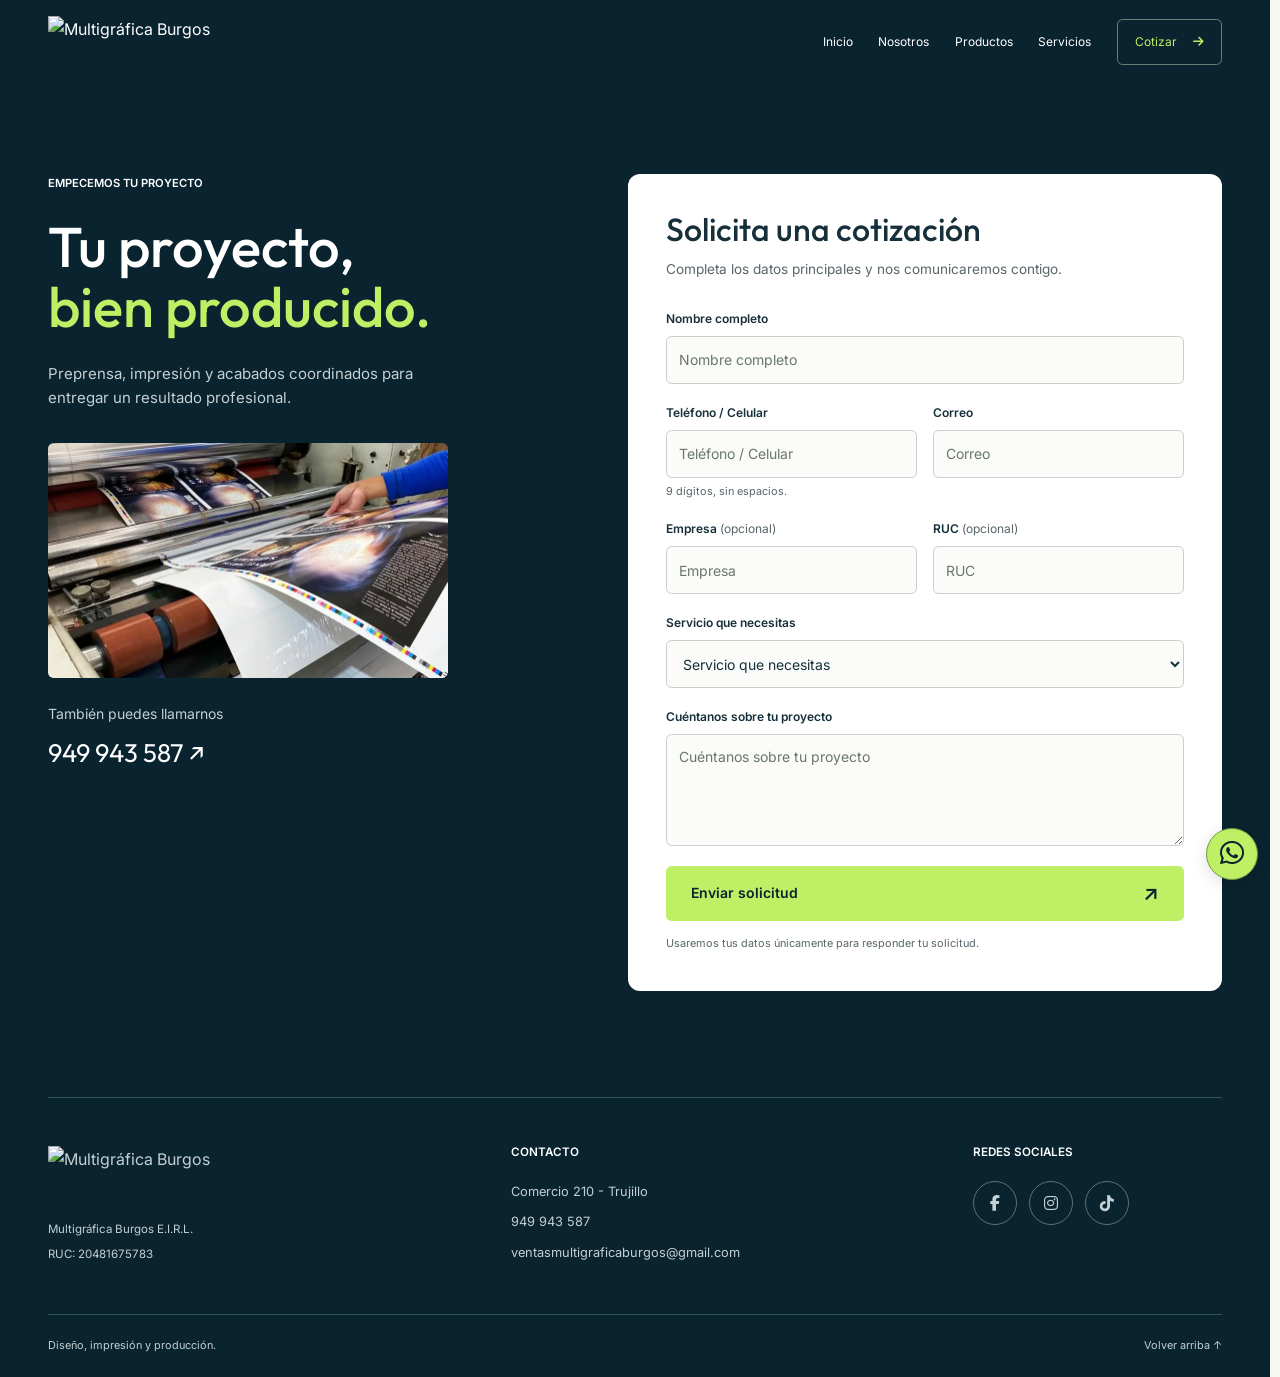
==== cotizacion.html @ 1f74d928 "Actualización de página web" ====
<!DOCTYPE html>
<html lang="es">
<head>
  <meta charset="UTF-8" />
  <meta name="viewport" content="width=device-width, initial-scale=1.0" />
  <title>Solicita una cotización | Multigráfica Burgos</title>

  <!-- SEO -->
  <meta name="description" content="Cuéntanos qué necesitas imprimir. Solicita asesoría y una cotización para tu proyecto gráfico.">
  <meta name="author" content="Multigráfica Burgos E.I.R.L.">
  <meta name="theme-color" content="#0a1f44">

  <link rel="canonical" href="https://www.multigraficaburgos.pe/cotizacion.html">
  <meta property="og:title" content="Solicita una cotización | Multigráfica Burgos">
  <meta property="og:description" content="Cuéntanos qué necesitas imprimir. Solicita asesoría y una cotización para tu proyecto gráfico.">
  <meta property="og:type" content="website">
  <meta property="og:url" content="https://www.multigraficaburgos.pe/cotizacion.html">
  <meta property="og:image" content="https://www.multigraficaburgos.pe/img/hero-poster.webp">
  <!-- Fuentes e íconos -->
  <link rel="preconnect" href="https://fonts.googleapis.com">
  <link rel="preconnect" href="https://fonts.gstatic.com" crossorigin>
  <link href="https://fonts.googleapis.com/css2?family=Inter:wght@300;400;500;600&family=Outfit:wght@300;400;500;600;700;800;900&display=swap" rel="stylesheet">
  <link rel="stylesheet" href="https://cdnjs.cloudflare.com/ajax/libs/font-awesome/6.5.0/css/all.min.css">

  <!-- CSS -->
  <link rel="stylesheet" href="css/style.css?v=20261009-1">
  <link rel="icon" href="img/logo.png" type="image/png" />
</head>
<body data-page="cotizacion">
  <a class="skip-link" href="#contenido">Saltar al contenido</a>
  <header id="navbar" class="site-header">
    <div class="container header-inner">
      <a class="logo" href="index.html" aria-label="Ir al inicio de Multigráfica Burgos"><img src="img/logo.png" width="945" height="238" alt="Multigráfica Burgos"></a>
      <nav id="desktopNav" class="main-nav desktop-nav" aria-label="Navegación principal">
        <ul><li><a href="index.html">Inicio</a></li><li><a href="nosotros.html">Nosotros</a></li><li><a href="productos.html">Productos</a></li><li><a href="servicios.html">Servicios</a></li><li><a href="cotizacion.html" aria-current="page" class="nav-quote">Cotizar <i class="fa-solid fa-arrow-right" aria-hidden="true"></i></a></li></ul>
      </nav>
      <details id="mobileNavigation" class="mobile-navigation">
        <summary class="menu-toggle" id="menuToggle" aria-controls="mainNav"><span></span><span></span><span class="sr-only">Menú principal</span></summary>
        <nav id="mainNav" class="main-nav" aria-label="Navegación principal móvil">
          <ul><li><a href="index.html">Inicio</a></li><li><a href="nosotros.html">Nosotros</a></li><li><a href="productos.html">Productos</a></li><li><a href="servicios.html">Servicios</a></li><li><a href="cotizacion.html" aria-current="page" class="nav-quote">Cotizar <i class="fa-solid fa-arrow-right" aria-hidden="true"></i></a></li></ul>
        </nav>
      </details>
    </div>
  </header>
  <main id="contenido" tabindex="-1">
    <section id="cotizacion" class="section quote-section" aria-labelledby="quote-title">
      <div class="container quote-layout">
        <div class="quote-copy" data-reveal><p class="eyebrow">Empecemos tu proyecto</p><h1 id="quote-title" class="page-title">Tu proyecto,<br><em>bien producido.</em></h1><p>Preprensa, impresión y acabados coordinados para entregar un resultado profesional.</p><figure class="quote-image"><img src="img/optimized/postprensa-800.webp" alt="Acabados de una pieza gráfica impresa" width="800" height="533" loading="lazy" decoding="async" ></figure><a class="text-link" href="tel:+51949943587">También puedes llamarnos <span>949 943 587 <span aria-hidden="true">↗</span></span></a></div>
        <div class="quote-panel"><h2>Solicita una cotización</h2><p id="quoteContext" class="quote-context" role="status" hidden></p><p>Completa los datos principales y nos comunicaremos contigo.</p>
          <form id="formCotizacion" class="quote-form" action="https://formsubmit.co/ventasmultigraficaburgos@gmail.com" method="POST">
              <div class="form-grid">
                <div class="field field-full">
                  <label for="nombre">Nombre completo</label>
                  <input type="text" minlength="3" id="nombre" name="nombre" placeholder="Nombre completo" autocomplete="name" required>
                </div>

                <div class="field">
                  <label for="celular">Teléfono / Celular</label>
                  <input pattern="[0-9]{9}" minlength="9" maxlength="9" aria-describedby="celular-help" type="tel" id="celular" name="celular" placeholder="Teléfono / Celular" autocomplete="tel" inputmode="numeric" required>
                  <small id="celular-help" class="field-help">9 dígitos, sin espacios.</small>
                </div>

                <div class="field">
                  <label for="correo">Correo</label>
                  <input type="email" id="correo" name="correo" placeholder="Correo" autocomplete="email" required>
                </div>

                <div class="field">
                  <label for="empresa">Empresa <span>(opcional)</span></label>
                  <input type="text" id="empresa" name="empresa" placeholder="Empresa" autocomplete="organization">
                </div>

                <div class="field">
                  <label for="ruc">RUC <span>(opcional)</span></label>
                  <input type="text" pattern="[0-9]{11}" maxlength="11" id="ruc" name="ruc" placeholder="RUC" inputmode="numeric">
                </div>

                <div class="field field-full">
                  <label for="servicio">Servicio que necesitas</label>
                  <select id="servicio" name="servicio" required aria-label="Servicio que necesitas">
                    <option value="" selected disabled>Servicio que necesitas</option>
                    <option value="Diseño Gráfico">Diseño Gráfico</option>
                    <option value="Impresión Offset (Gran Volumen)">Impresión Offset (Gran Volumen)</option>
                    <option value="Impresión Offset (Corto Tiraje)">Impresión Offset (Corto Tiraje)</option>
                    <option value="Servicio de Acabados">Servicio de Acabados</option>
                    <option value="Producción Completa">Producción Completa</option>
                  </select>
                </div>

                <div class="field field-full">
                  <label for="mensaje">Cuéntanos sobre tu proyecto</label>
                  <textarea id="mensaje" name="mensaje" rows="4" placeholder="Cuéntanos sobre tu proyecto"></textarea>
                </div>
              </div>

              <input type="hidden" name="_captcha" value="false">
              <input type="hidden" name="_next" value="https://www.multigraficaburgos.pe/gracias.html">

              <p class="form-status" id="formStatus" role="status" aria-live="polite" tabindex="-1"></p>
              <button type="submit" class="button button-primary">Enviar solicitud <span aria-hidden="true">↗</span></button>
              <p class="form-privacy">Usaremos tus datos únicamente para responder tu solicitud.</p>
            </form>
        </div>
      </div>
    </section>
  </main>

  <footer class="site-footer">
    <div class="container footer-inner">
      <div class="footer-brand">
        <a href="index.html" aria-label="Volver al inicio de Multigráfica Burgos">
          <img src="img/logo.png" width="945" height="238" loading="lazy" alt="Multigráfica Burgos">
        </a>
        <p>Multigráfica Burgos E.I.R.L.</p>
        <span>RUC: 20481675783</span>
      </div>

      <div class="footer-contact">
        <h2>Contacto</h2>
        <p>Comercio 210 - Trujillo</p>
        <p><a href="tel:+51949943587">949 943 587</a></p>
        <p><a href="mailto:ventasmultigraficaburgos@gmail.com">ventasmultigraficaburgos@gmail.com</a></p>
      </div>

      <div class="footer-social">
        <h2>Redes sociales</h2>
        <div class="footer-social-links">
          <a href="https://www.facebook.com/multigraficaburgoseirl" target="_blank" rel="noopener" aria-label="Facebook de Multigráfica Burgos"><i class="fa-brands fa-facebook-f" aria-hidden="true"></i></a>
          <a href="https://www.instagram.com/multigraficaburgoseirl/" target="_blank" rel="noopener" aria-label="Instagram de Multigráfica Burgos"><i class="fa-brands fa-instagram" aria-hidden="true"></i></a>
          <a href="https://www.tiktok.com/@multigraficaburgoseirl" target="_blank" rel="noopener" aria-label="TikTok de Multigráfica Burgos"><i class="fa-brands fa-tiktok" aria-hidden="true"></i></a>
        </div>
      </div>
    </div>
    <div class="container footer-bottom"><span>Diseño, impresión y producción.</span><a href="#contenido">Volver arriba ↑</a></div>
  </footer>
  <a
    href="https://wa.me/51903025062?text=Hola%20Multigr%C3%A1fica%20Burgos%2C%20deseo%20solicitar%20una%20cotizaci%C3%B3n"
    class="floating-whatsapp"
    target="_blank"
    rel="noopener"
    aria-label="Escribir por WhatsApp">
    <i class="fa-brands fa-whatsapp" aria-hidden="true"></i>
  </a>

  <script defer src="js/main.js?v=20261008-1"></script>
  <script defer src="js/validacion.js?v=20261008-1"></script>
</body>
</html>
---- css/style.css ----
/* Multigráfica Burgos. Tokens → base → navigation → sections → dialog → responsive.
   Content stays visible without JavaScript; no legacy overrides. */
:root {
  color-scheme: light;
  --azul-mb: #102c3a;
  --azul-profundo: #09232f;
  --verde-mb: #beef65;
  --verde-texto: #37723e;
  --papel: #f6f7f2;
  --blanco: #fff;
  --texto-principal: #162f3a;
  --texto-secundario: #58666a;
  --borde: #dce2db;
  --fuente-titulos: 'Outfit', sans-serif;
  --fuente-texto: 'Inter', sans-serif;
  --space-1: .5rem;
  --space-2: 1rem;
  --space-3: 1.5rem;
  --space-4: 2rem;
  --space-5: 3rem;
  --space-6: 5rem;
  --section-space: clamp(4rem, 7vw, 7rem);
  --radius-sm: .35rem;
  --radius-md: .75rem;
  --radius-lg: 1.25rem;
  --shadow: 0 18px 60px rgb(9 35 47 / .13);
  --header-height: 84px;
  --container: 1280px;
}
/* Base and shared components */
*, *::before, *::after { box-sizing: border-box; }
html { scroll-padding-top: calc(var(--header-height) + 20px); scrollbar-gutter: stable; }
/* Branded native scrollbar; high-contrast mode keeps the system controls. */
html { scrollbar-width: thin; scrollbar-color: var(--verde-mb) var(--azul-profundo); }
@supports not (scrollbar-color: auto) {
  html::-webkit-scrollbar { width: 10px; height: 10px; }
  html::-webkit-scrollbar-track { background: var(--azul-profundo); }
  html::-webkit-scrollbar-thumb { background: var(--verde-mb); border: 2px solid var(--azul-profundo); border-radius: 10px; min-height: 40px; }
  html::-webkit-scrollbar-thumb:hover { background: #ccf68a; }
  html::-webkit-scrollbar-corner { background: var(--azul-profundo); }
}
@media (forced-colors: active) {
  html { scrollbar-width: auto; scrollbar-color: auto; }
  html::-webkit-scrollbar { width: revert; height: revert; }
  html::-webkit-scrollbar-track, html::-webkit-scrollbar-thumb, html::-webkit-scrollbar-corner { background: revert; border: revert; }
}
body { margin: 0; background: var(--papel); color: var(--texto-principal); font-family: var(--fuente-texto); font-size: 1rem; line-height: 1.65; }
h1, h2, h3, p, figure, dl { margin: 0; }
h1, h2, h3 { font-family: var(--fuente-titulos); font-weight: 500; line-height: 1.08; letter-spacing: 0; text-wrap: balance; }
h1 { font-size: 56px; }
h2 { font-size: 44px; }
h3 { font-size: 1.5rem; }
em { font-style: normal; color: var(--verde-texto); }
a { color: inherit; text-decoration: none; }
button, input, select, textarea { font: inherit; }
button, summary { -webkit-tap-highlight-color: transparent; }
button, summary, select { cursor: pointer; }
button { color: inherit; }
button:disabled { cursor: wait; opacity: .65; }
img, video { display: block; max-width: 100%; height: auto; }
::selection { background: var(--verde-mb); color: var(--azul-profundo); }
:focus-visible { outline: 3px solid #218657; outline-offset: 5px; }
[hidden] { display: none !important; }
.container { width: min(calc(100% - 96px), var(--container)); margin-inline: auto; }
.section { padding-block: var(--section-space); }
.section-heading { margin-bottom: var(--space-5); }
.split-heading { display: grid; grid-template-columns: 1.25fr 1fr; gap: var(--space-5); align-items: end; }
.split-heading > p, .split-heading > div > p:not(.eyebrow) { max-width: 450px; color: var(--texto-secundario); }
.split-heading .text-link { margin-top: var(--space-3); justify-self: end; }
.eyebrow { font-size: .7rem; font-weight: 600; text-transform: uppercase; letter-spacing: 0; line-height: 1.7; margin-bottom: var(--space-3); }
.centered { text-align: center; }
.button { display: inline-flex; align-items: center; justify-content: center; gap: var(--space-4); padding: 16px 24px; min-height: 54px; border: 1px solid transparent; border-radius: var(--radius-sm); font-size: .875rem; font-weight: 600; line-height: 1.4; transition: background .2s, transform .2s; }
.button > span { font-size: 1.3rem; line-height: 1; }
.button:hover { transform: translateY(-2px); }
.button-primary { background: var(--verde-mb); color: var(--azul-profundo); }
.button-primary:hover { background: #ccf68a; }
.button-secondary { border-color: var(--borde); background: transparent; }
.button-secondary:hover { background: #e9eee5; }
.text-link { display: inline-flex; align-items: center; gap: var(--space-3); min-height: 44px; font-size: .875rem; font-weight: 600; border-bottom: 1px solid currentColor; }
.text-link > span { transition: transform .2s; }
.text-link:hover > span { transform: translate(2px, -2px); }
.item-number { font-family: var(--fuente-titulos); font-size: .875rem; font-variant-numeric: tabular-nums; color: var(--verde-texto); }
.sr-only { position: absolute; width: 1px; height: 1px; padding: 0; margin: -1px; overflow: hidden; clip-path: inset(50%); white-space: nowrap; border: 0; }
.skip-link { position: fixed; top: 10px; left: 15px; z-index: 300; padding: 12px 20px; background: var(--verde-mb); color: var(--azul-profundo); transform: translateY(-160%); }
.skip-link:focus { transform: none; }
summary { list-style: none; }
summary::-webkit-details-marker { display: none; }
.details-icon { font-family: var(--fuente-texto); font-size: 1.4rem; font-weight: 400; line-height: 1; transition: transform .2s; }
details[open] > summary .details-icon { transform: rotate(45deg); }
/* Navigation. Only this header is sticky. */
.site-header { position: sticky; top: 0; z-index: 100; background: var(--azul-profundo); color: white; transition: box-shadow .2s; }
.site-header.is-scrolled { box-shadow: 0 3px 18px rgb(9 35 47 / .15); }
.header-inner { min-height: var(--header-height); display: flex; align-items: center; justify-content: space-between; gap: var(--space-4); }
.logo { flex-shrink: 0; width: 204px; }
.logo img { width: 100%; }
.main-nav ul { display: flex; align-items: center; gap: clamp(1rem, 2vw, 1.8rem); list-style: none; padding: 0; margin: 0; }
.main-nav a { display: inline-flex; align-items: center; gap: var(--space-2); min-height: 46px; font-size: .75rem; transition: color .2s; }
.main-nav a:hover, .main-nav a[aria-current] { color: var(--verde-mb); }
.main-nav .nav-quote { border: 1px solid #668278; border-radius: var(--radius-sm); padding-inline: 17px; }
.site-header :focus-visible, .site-footer :focus-visible, .services-section :focus-visible, .quote-copy :focus-visible { outline-color: var(--verde-mb); }
.mobile-navigation { display: none; }
.menu-toggle { border: 1px solid #6a7f86; background: transparent; width: 46px; height: 46px; border-radius: var(--radius-sm); padding: 12px; }
.menu-toggle > span:not(.sr-only) { display: block; background: white; height: 2px; margin: 5px 0; transition: transform .2s; }
/* Home: the workshop is the first visual signal. */
.hero { position: relative; isolation: isolate; display: grid; align-items: center; min-height: max(540px, calc(100svh - var(--header-height) - 140px)); padding-block: 64px 100px; color: white; background: var(--azul-profundo); }
.hero::after { content: ''; position: absolute; inset: 0; z-index: -1; background: linear-gradient(180deg, rgb(5 20 28 / .56), rgb(5 20 28 / .73)); }
.hero-image { position: absolute; inset: 0; z-index: -2; width: 100%; height: 100%; object-fit: cover; object-position: center; }
.hero-copy { text-align: center; max-width: 1060px; }
.hero .eyebrow { color: #e2eed8; margin-bottom: 24px; }
.hero h1 { font-size: 72px; font-weight: 600; line-height: 1.08; }
.hero h1 > span { color: var(--verde-mb); }
.hero-description { max-width: 580px; margin: 28px auto 0; color: #edf1ed; font-size: 1.05rem; }
.hero-actions { display: flex; flex-wrap: wrap; justify-content: center; gap: 16px; margin-top: 32px; }
.hero-secondary { border-color: #cad3ce; background: rgb(9 35 47 / .25); color: white; }
.hero-secondary:hover { background: rgb(9 35 47 / .6); }
.hero-scroll { position: absolute; bottom: 22px; left: 50%; transform: translateX(-50%); display: flex; align-items: center; gap: 12px; min-height: 44px; font-size: .8rem; }
.hero-scroll i { transition: transform .25s; }
.hero-scroll:hover i { transform: translateY(4px); }
.hero :focus-visible { outline-color: var(--verde-mb); }
.home-intro { padding-top: 56px; }
.home-intro-grid { display: grid; grid-template-columns: 1fr 1fr; gap: 8%; align-items: center; }
.home-intro-grid > div > p:not(.eyebrow) { max-width: 520px; color: var(--texto-secundario); }
.home-intro-grid .text-link { margin-top: 20px; }
.home-paths { display: grid; grid-template-columns: repeat(3, minmax(0, 1fr)); gap: 32px; margin-top: 72px; }
.home-paths > a { position: relative; border-top: 1px solid var(--borde); padding: 24px 32px 24px 0; }
.home-paths .eyebrow { display: block; margin-bottom: 10px; color: var(--verde-texto); }
.home-paths strong { font: 500 1.3rem/1.3 var(--fuente-titulos); }
.home-paths i { position: absolute; right: 0; top: 28px; transition: transform .25s; }
.home-paths a:hover i { transform: translateX(4px); }
.page-title { font-size: 56px; }
.section-links { display: flex; flex-wrap: wrap; gap: 12px 28px; margin-top: 28px; }
.section-links a { display: inline-flex; align-items: center; gap: 12px; min-height: 44px; border-bottom: 1px solid currentColor; font-size: .8rem; font-weight: 500; }
.section-links i { font-size: .7rem; transition: transform .25s; }
.section-links a:hover i { transform: translateY(3px); }
.next-step { padding-block: 64px; background: var(--azul-mb); color: white; }
.next-step > .container { display: flex; align-items: center; justify-content: space-between; gap: 40px; }
.next-step h2 { max-width: 620px; font-size: 36px; }
.next-step .eyebrow { color: var(--verde-mb); margin-bottom: 14px; }
.next-step .button { flex-shrink: 0; }
.motion-pending { opacity: 0; }
/* About: no hover-only content */
.about-section { background: white; }
.about-story { display: grid; grid-template-columns: 1.05fr 1fr; gap: 8%; align-items: center; }
.about-copy > p:not(.eyebrow) { max-width: 550px; margin-top: 24px; font-size: .96rem; line-height: 1.85; color: var(--texto-secundario); }
.about-purpose { border-left: 2px solid var(--verde-texto); padding-left: 20px; margin-top: 30px; max-width: 490px; }
.about-purpose h2 { font-size: 1.05rem; margin-bottom: 8px; }
.about-purpose p { font-size: .88rem; color: var(--texto-secundario); }
.workshop-photo { min-width: 0; }
.workshop-frame { position: relative; overflow: hidden; aspect-ratio: 1; background: #e5eae3; border-radius: var(--radius-sm); }
.workshop-frame img { position: absolute; top: 50%; left: 50%; width: 133.3333%; max-width: none; height: 100%; transform: translate(-50%, -50%) rotate(90deg); object-fit: cover; }
.workshop-photo figcaption { margin-top: 14px; font-size: .75rem; color: var(--texto-secundario); }
.about-values { margin-top: 100px; padding-top: 56px; border-top: 1px solid var(--borde); }
.values-grid { display: grid; grid-template-columns: repeat(3, minmax(0, 1fr)); gap: 3rem; margin-top: 3.5rem; }
.value-item { border-top: 1px solid var(--borde); padding-top: 1.5rem; }
.value-item .item-number { display: inline-block; margin-bottom: 1.5rem; }
.value-item h3 { margin-bottom: 1rem; font-size: 1.65rem; }
.value-item p { color: var(--texto-secundario); font-size: .9rem; }
.value-item .value-detail { margin-top: .8rem; font-size: .78rem; }
/* Differentials: native details */
.differences-grid { display: grid; grid-template-columns: .85fr 1fr; gap: 9%; align-items: start; }
.detail-photo { margin-top: 2rem; max-width: 380px; }
.detail-photo img { width: 100%; aspect-ratio: 1.65; object-fit: cover; border-radius: var(--radius-sm); }
.detail-photo figcaption { color: var(--texto-secundario); font-size: .72rem; margin-top: .7rem; }
.differences-list { border-top: 1px solid var(--borde); }
.difference { border-bottom: 1px solid var(--borde); }
.difference summary { display: grid; grid-template-columns: 30px 1fr 24px; align-items: center; gap: 1rem; padding-block: 25px; font-family: var(--fuente-titulos); font-size: 1.3rem; line-height: 1.3; }
.difference summary:hover { color: var(--verde-texto); }
.difference-body { padding: 0 20px 28px 46px; color: var(--texto-secundario); font-size: .84rem; }
.difference-body .eyebrow { color: var(--verde-texto); margin-bottom: .8rem; }
.difference-body ul { padding-left: 1rem; margin: 1rem 0 0; }
.difference-body li + li { margin-top: .65rem; }
/* Products: HTML is the source of product information */
.products-section { background: white; }
.products-grid { display: grid; grid-template-columns: repeat(4, minmax(0, 1fr)); gap: 2rem 1.4rem; align-items: start; }
.product-card { min-width: 0; }
.product-filters { display: flex; flex-wrap: wrap; gap: 8px 24px; margin-block: 0 36px; border-bottom: 1px solid var(--borde); }
.product-filters button { min-height: 48px; padding: 10px 0; border: 0; border-bottom: 2px solid transparent; background: transparent; font-size: .85rem; color: var(--texto-secundario); }
.product-filters button[aria-pressed="true"] { border-bottom-color: var(--verde-texto); color: var(--verde-texto); font-weight: 600; }
.product-filters button:hover { color: var(--texto-principal); }
.product-image { display: block; overflow: hidden; background: #f0f2ef; border-radius: var(--radius-sm); }
.product-image img { width: 100%; aspect-ratio: 1.28; object-fit: contain; transition: transform .35s; }
.product-bento-tile:hover .product-image img, .product-bento-tile:focus-visible .product-image img { transform: scale(1.045); }
.product-tile-content { display: flex; justify-content: space-between; align-items: baseline; gap: 10px; margin-top: 13px; }
.product-tile-name { font-family: var(--fuente-titulos); font-size: 1.07rem; font-weight: 500; line-height: 1.3; }
.product-tile-content > span:last-child { flex-shrink: 0; color: var(--verde-texto); }
.product-fallback { padding: 20px 0; }
.product-image-links { display: flex; gap: 12px; flex-wrap: wrap; font-size: .8rem; text-decoration: underline; margin-block: 20px; }
/* Services */
.services-section { background: var(--azul-profundo); color: white; }
.services-section em { color: var(--verde-mb); }
.services-section .eyebrow { color: #b5c9c9; }
.services-grid { display: grid; grid-template-columns: repeat(3, minmax(0, 1fr)); gap: 2.5rem 1.8rem; }
.service-image { overflow: hidden; border-radius: var(--radius-sm); background: #1b3945; }
.service-image img { width: 100%; aspect-ratio: 1.65; object-fit: cover; transition: transform .35s; }
.service-item:hover img { transform: scale(1.035); }
.service-label { display: flex; align-items: center; gap: 14px; padding-top: 18px; }
.service-label .item-number { color: #adc3bb; font-size: .72rem; }
.service-label h3 { font-size: 1.45rem; }
.service-label > span:last-child { margin-left: auto; color: var(--verde-mb); }
/* Processes: all three articles readable before JS enhancement */
.process-layout { display: grid; grid-template-columns: .7fr 1.3fr; gap: 7%; align-items: start; }
.process-tabs { border-top: 1px solid var(--borde); }
.process-tab { display: flex; gap: 20px; padding: 25px 10px; align-items: center; border-bottom: 1px solid var(--borde); transition: background .2s; }
.process-tab:hover, .process-tab[aria-selected="true"] { background: #e6eddc; }
.process-tab strong { display: block; font-family: var(--fuente-titulos); font-size: 1.65rem; font-weight: 500; }
.process-tab small { color: var(--texto-secundario); font-size: .75rem; }
.process-tab > span:last-child { margin-left: auto; }
.process-panel + .process-panel { margin-top: 2rem; }
.processes-enhanced .process-panel { margin-top: 0; }
.process-panel figure { background: white; border-radius: var(--radius-sm); overflow: hidden; }
.process-panel img { width: 100%; aspect-ratio: 1.7; object-fit: cover; }
.process-panel figcaption { padding: 24px 28px; min-height: 132px; }
.process-panel figcaption > span { display: block; font-size: .7rem; font-weight: 600; letter-spacing: 0; text-transform: uppercase; color: var(--verde-texto); margin-bottom: .5rem; }
.process-panel figcaption p { max-width: 520px; font-size: .93rem; }
.production-film { margin-top: 2.5rem; border-top: 1px solid var(--borde); border-bottom: 1px solid var(--borde); }
.production-film summary { display: flex; align-items: center; gap: 14px; padding: 19px 0; font-size: .875rem; }
.production-film .details-icon { margin-left: auto; }
.play-symbol { display: grid; place-items: center; width: 36px; height: 36px; border: 1px solid var(--borde); border-radius: 50%; }
.film-content { padding-block: 0 1.5rem; max-width: 860px; margin: auto; }
.film-content video { width: 100%; aspect-ratio: 16 / 9; background: var(--azul-profundo); }
.caption { font-size: .75rem; color: var(--texto-secundario); margin-top: .5rem; }
/* Sectors and clients */
.sectors-section { background: #e7edde; }
.sectors-layout { display: grid; grid-template-columns: .8fr 1.2fr; gap: 7%; }
.sectors-layout .section-heading { margin-bottom: 0; }
.sectors-layout .text-link { margin-top: 2rem; }
.sectors-list { display: grid; grid-template-columns: repeat(2, minmax(0, 1fr)); gap: 0 2rem; }
.sector-item { display: flex; gap: 15px; border-top: 1px solid #bdcbb5; padding-block: 24px; }
.sector-item .item-number { padding-top: 4px; font-size: .72rem; }
.sector-item p { color: var(--texto-secundario); font-size: .7rem; margin-bottom: .5rem; }
.sector-item h3 { font-size: 1.4rem; line-height: 1.2; letter-spacing: 0; }
.clients-section { background: white; }
.clients-grid { display: grid; grid-template-columns: repeat(6, minmax(0, 1fr)); gap: .5rem 1.3rem; }
.client-logo { display: flex; align-items: center; justify-content: center; min-width: 0; }
.client-logo img { width: 100%; height: auto; aspect-ratio: 16 / 9; object-fit: contain; }
.more-clients { margin-top: 2rem; }
.more-clients > summary { display: flex; width: fit-content; min-height: 44px; margin: auto; gap: 20px; align-items: center; font-size: .85rem; border-bottom: 1px solid var(--borde); }
.more-clients .clients-grid { margin-top: 2rem; }
/* Quotation and validation */
.quote-section { background: var(--azul-profundo); color: white; }
.quote-layout { display: grid; grid-template-columns: .9fr 1.1fr; gap: 8%; align-items: start; }
.quote-copy em { color: var(--verde-mb); }
.quote-copy > p:not(.eyebrow) { max-width: 420px; color: #c4d0d2; margin-top: 1.5rem; font-size: .94rem; }
.quote-image { margin-top: 2rem; max-width: 400px; }
.quote-image img { width: 100%; aspect-ratio: 1.7; object-fit: cover; border-radius: var(--radius-sm); }
.quote-copy .text-link { flex-direction: column; align-items: flex-start; gap: .4rem; margin-top: 1.5rem; border: 0; font-weight: 400; color: #c4d0d2; }
.quote-copy .text-link > span { color: white; font-family: var(--fuente-titulos); font-size: 1.6rem; }
.quote-panel { min-width: 0; background: white; color: var(--texto-principal); border-radius: var(--radius-md); padding: clamp(24px, 3vw, 42px); }
.quote-panel > h2 { font-size: 2rem; }
.quote-panel > p { font-size: .85rem; color: var(--texto-secundario); margin-top: .7rem; }
.quote-panel .quote-context { border-left: 2px solid var(--verde-texto); padding-left: 12px; color: var(--verde-texto); }
.quote-form { margin-top: 1.8rem; }
.form-grid { display: grid; grid-template-columns: repeat(2, minmax(0, 1fr)); gap: 19px 16px; }
.field-full { grid-column: 1 / -1; }
.field { min-width: 0; }
.field label { display: block; font-size: .75rem; font-weight: 600; margin-bottom: 7px; }
.field label span { font-weight: 400; color: var(--texto-secundario); }
.field input, .field select, .field textarea { display: block; width: 100%; border: 1px solid #c7d1c9; background: #fbfcf9; border-radius: var(--radius-sm); min-height: 48px; padding: 11px 12px; color: var(--texto-principal); font-size: .875rem; line-height: 1.5; }
.field textarea { resize: vertical; min-height: 112px; }
.field input::placeholder, .field textarea::placeholder { color: #68766f; opacity: 1; }
.field input:focus, .field select:focus, .field textarea:focus { border-color: var(--verde-texto); outline: 2px solid #36743f; outline-offset: 2px; }
.field-help { display: block; font-size: .68rem; color: var(--texto-secundario); margin-top: 5px; }
.field .error { border-color: #b52c38; }
.error-text { display: block; font-size: .75rem; color: #b02635; line-height: 1.5; margin-top: 6px; }
.form-status { font-size: .8rem; line-height: 1.5; }
.form-status:not(:empty) { padding: 12px; margin-top: 20px; background: #f2f5ed; border-left: 3px solid var(--verde-texto); }
.quote-form > .button { width: 100%; justify-content: space-between; margin-top: 20px; }
.form-privacy { margin-top: 14px; color: var(--texto-secundario); font-size: .68rem; }
/* Footer and confirmation */
.site-footer { background: var(--azul-profundo); color: #c4d0d2; padding-block: 1rem 0; }
.footer-inner { display: grid; grid-template-columns: 1fr 1fr .6fr; gap: 3rem; padding-block: 3rem; border-top: 1px solid #34505a; }
.footer-brand img { width: 220px; margin-bottom: 1.2rem; }
.footer-brand p, .footer-brand > span { font-size: .72rem; }
.site-footer h2 { font-family: var(--fuente-texto); font-size: .73rem; font-weight: 600; letter-spacing: 0; margin-bottom: 1.4rem; text-transform: uppercase; color: white; }
.footer-contact p { font-size: .8rem; margin-top: .6rem; overflow-wrap: anywhere; }
.footer-social-links { display: flex; gap: 12px; }
.footer-social-links a { display: grid; width: 44px; height: 44px; place-items: center; border: 1px solid #58717a; border-radius: 50%; }
.footer-social-links a:hover { color: var(--verde-mb); }
.footer-bottom { display: flex; justify-content: space-between; gap: 1rem; border-top: 1px solid #34505a; padding-block: 1.4rem; font-size: .68rem; }
.floating-whatsapp { position: fixed; right: 22px; bottom: 20px; z-index: 80; width: 52px; height: 52px; display: grid; place-items: center; background: var(--verde-mb); color: var(--azul-profundo); border: 1px solid #72993e; border-radius: 50%; font-size: 1.7rem; box-shadow: 0 4px 16px rgb(0 0 0 / .12); transition: transform .2s; }
.floating-whatsapp:hover { transform: translateY(-3px); }
.thanks-page { background: var(--papel); }
.thanks-main { min-height: 100svh; display: grid; place-items: center; padding: 40px 24px; }
.thanks-card { width: min(100%, 720px); text-align: center; }
.thanks-brand { display: flex; justify-content: center; background: var(--azul-profundo); border-radius: var(--radius-sm); width: fit-content; margin: 0 auto 2rem; padding: 20px 26px; }
.thanks-logo { width: 230px; }
.thanks-card .eyebrow { margin-bottom: 1rem; }
.thanks-symbol { display: grid; place-items: center; width: 48px; height: 48px; border-radius: 50%; background: var(--verde-mb); margin: 0 auto 1.5rem; }
.thanks-card h1 { font-size: 56px; }
.thanks-card > p { max-width: 560px; color: var(--texto-secundario); margin: 1.5rem auto 0; font-size: .94rem; }
.thanks-card .thanks-next { font-size: .82rem; }
.thanks-actions { display: flex; flex-wrap: wrap; justify-content: center; gap: 1rem; margin-top: 2rem; }
/* Native dialog: top layer and inert background; JS also contains keyboard focus. */
.product-modal { width: min(1120px, calc(100% - 48px)); max-height: calc(100dvh - 48px); padding: 0; border: 0; border-radius: var(--radius-md); color: var(--texto-principal); background: white; box-shadow: var(--shadow); overflow: auto; }
.product-modal::backdrop { background: rgb(5 22 31 / .8); }
.product-modal-panel { display: grid; grid-template-columns: 1.15fr 1fr; }
.modal-close-form { position: absolute; top: 14px; right: 14px; z-index: 2; }
.icon-button { display: inline-grid; place-items: center; width: 44px; height: 44px; border: 1px solid var(--borde); background: white; border-radius: 50%; font-size: 1.3rem; line-height: 1; }
.icon-button:hover { background: #eef3e7; }
.product-carousel { background: var(--papel); padding: 30px 24px; align-self: stretch; display: flex; flex-direction: column; justify-content: center; }
.product-carousel-stage { overflow: hidden; }
.product-carousel-stage img { width: 100%; aspect-ratio: 1.3; object-fit: contain; }
.carousel-controls { display: flex; align-items: center; justify-content: space-between; gap: 15px; margin-top: 16px; }
.carousel-controls p { font-size: .75rem; color: var(--texto-secundario); }
.product-carousel-dots { display: flex; justify-content: center; gap: 4px; margin-top: 8px; }
.product-carousel-dot { display: grid; place-items: center; width: 36px; height: 36px; border: 0; background: none; }
.product-carousel-dot::before { content: ''; width: 7px; height: 7px; border-radius: 50%; background: #b5c0b7; }
.product-carousel-dot[aria-current="true"]::before { background: var(--verde-texto); }
.product-modal-info { padding: 54px 36px 36px; }
.product-modal-info .eyebrow { margin-bottom: 12px; }
.product-modal-info h2 { font-size: 2.2rem; margin-bottom: 24px; }
.product-detail-list > div + div { margin-top: 20px; }
.product-detail-list dt { font-size: .68rem; letter-spacing: 0; text-transform: uppercase; font-weight: 600; margin-bottom: 5px; color: var(--verde-texto); }
.product-detail-list dd { margin: 0; color: var(--texto-secundario); font-size: .85rem; line-height: 1.6; }
.product-modal-info .button { margin-top: 28px; width: 100%; gap: 1rem; }
body.modal-open { overflow: hidden; }
/* Responsive */
@media (max-width: 1100px) {
  .container { width: min(calc(100% - 64px), var(--container)); }
  .main-nav ul { gap: 15px; }
  .logo { width: 175px; }
  .main-nav a { font-size: .7rem; }




  .products-grid { gap: 1.8rem 1rem; }
  .quote-layout { gap: 5%; }
}
@media (max-width: 960px) {
  h1, .page-title { font-size: 48px; }
  h2 { font-size: 38px; }
  .hero h1 { font-size: 56px; }
  .about-story { grid-template-columns: 1fr; gap: 48px; }
  .workshop-photo { width: min(100%, 560px); }
  .about-copy > p:not(.eyebrow) { max-width: 650px; }
  .about-values { margin-top: 72px; }
  .next-step > .container { align-items: flex-start; flex-direction: column; gap: 28px; }
  :root { --header-height: 74px; }
  .desktop-nav { display: none; }
  .mobile-navigation { display: block; }
  .mobile-navigation .main-nav { position: absolute; top: 100%; left: 0; width: 100%; padding: 14px 32px 24px; background: var(--azul-profundo); border-top: 1px solid #34505a; max-height: calc(100dvh - var(--header-height)); overflow-y: auto; }
  .mobile-navigation .main-nav ul { display: grid; gap: 0; }
  .mobile-navigation .main-nav a { display: flex; justify-content: space-between; padding: 12px 0; font-size: 1rem; min-height: 52px; }
  .mobile-navigation .main-nav .nav-quote { padding-inline: 14px; margin-top: 10px; }
  .mobile-navigation[open] .menu-toggle > span:nth-child(1) { transform: translateY(3.5px) rotate(45deg); }
  .mobile-navigation[open] .menu-toggle > span:nth-child(2) { transform: translateY(-3.5px) rotate(-45deg); }
  .split-heading { gap: 2rem; }
  .values-grid { gap: 2rem; }


  .products-grid { grid-template-columns: repeat(2, minmax(0, 1fr)); }
  .services-grid { grid-template-columns: repeat(2, minmax(0, 1fr)); gap: 2rem 1.2rem; }
  .sectors-layout { grid-template-columns: 1fr; gap: 2.5rem; }
  .clients-grid { grid-template-columns: repeat(4, minmax(0, 1fr)); }
  .quote-layout { grid-template-columns: .8fr 1.2fr; gap: 4%; }
  .quote-panel { padding: 25px; }
  .form-grid { grid-template-columns: 1fr; }
  .footer-inner { gap: 2rem; grid-template-columns: 1fr 1.2fr; }
  .footer-social { grid-column: 2; }
}
@media (max-width: 760px) {
  h1, .page-title { font-size: 40px; }
  h2 { font-size: 32px; }
  .hero { min-height: max(580px, calc(100svh - var(--header-height) - 136px)); padding-block: 64px 100px; }
  .hero h1 { font-size: 42px; }
  .hero-description { font-size: 1rem; }
  .hero-actions { flex-direction: column; align-items: center; }
  .hero-actions .button { width: min(100%, 290px); }
  .home-intro-grid { grid-template-columns: 1fr; gap: 28px; }
  .home-intro { padding-top: 48px; }
  .home-paths { grid-template-columns: 1fr; gap: 0; margin-top: 40px; }
  .about-story { gap: 40px; }
  .about-values { margin-top: 64px; padding-top: 40px; }
  .next-step { padding-block: 48px; }
  .next-step h2 { font-size: 30px; }
  .product-filters { gap: 0 20px; }
  .modal-close-form { position: sticky; top: 12px; margin: 0 12px -44px auto; width: 44px; height: 44px; }
  .thanks-card h1 { font-size: 40px; }
  .container { width: calc(100% - 40px); }















  .split-heading { grid-template-columns: 1fr; gap: 1.5rem; }
  .split-heading .text-link { justify-self: start; }
  .section-heading { margin-bottom: 2rem; }
  .values-grid { grid-template-columns: 1fr; gap: 1.7rem; margin-top: 2rem; }
  .value-item { display: grid; grid-template-columns: 35px 1fr; column-gap: 12px; padding-top: 1.4rem; }
  .value-item .item-number { margin: 0; padding-top: 5px; }
  .value-item p { grid-column: 2; }
  .value-item h3 { margin-bottom: .7rem; }
  .differences-grid { grid-template-columns: 1fr; gap: 2rem; }
  .differences-intro { display: grid; grid-template-columns: 1fr 1fr; gap: 0 1.4rem; align-items: start; }
  .differences-intro .eyebrow { grid-column: 1 / -1; }
  .differences-intro h2 { font-size: 36px; }
  .detail-photo { margin-top: 0; }
  .detail-photo img { aspect-ratio: 1; }
  .detail-photo figcaption { font-size: .65rem; }
  .difference summary { font-size: 1.2rem; padding-block: 20px; }
  .difference-body { padding-left: 46px; }
  .products-grid { grid-template-columns: repeat(2, minmax(0, 1fr)); gap: 1.8rem 14px; }
  .product-tile-name { font-size: 1rem; }
  .product-image img { aspect-ratio: 1.15; }
  .services-grid { grid-template-columns: repeat(2, minmax(0, 1fr)); gap: 1.8rem 14px; }
  .service-image img { aspect-ratio: 1.3; }
  .service-label { gap: 8px; padding-top: 12px; }
  .service-label .item-number { display: none; }
  .service-label h3 { font-size: 1.2rem; }
  .process-layout { grid-template-columns: 1fr; gap: 1.5rem; }
  .process-tabs { display: grid; grid-template-columns: repeat(3, minmax(0, 1fr)); border-top: 0; }
  .process-tab { display: block; padding: 14px 10px; border: 1px solid var(--borde); }
  .process-tab + .process-tab { border-left: 0; }
  .process-tab .item-number { display: block; margin-bottom: 8px; }
  .process-tab strong { font-size: 1.05rem; }
  .process-tab small, .process-tab > span:last-child { display: none; }
  .process-panel figcaption { min-height: 140px; padding: 22px; }
  .sectors-list { gap: 0 20px; }
  .sector-item { gap: 9px; padding-block: 20px; }
  .sector-item h3 { font-size: 1.2rem; }
  .sector-item .item-number { display: none; }
  .clients-grid { grid-template-columns: repeat(3, minmax(0, 1fr)); gap: 8px; }
  .quote-layout { grid-template-columns: 1fr; gap: 2.5rem; }
  .quote-copy { display: grid; grid-template-columns: 1fr 1fr; gap: 0 20px; }
  .quote-copy .eyebrow, .quote-copy h1, .quote-copy > p { grid-column: 1 / -1; }
  .quote-image { margin-top: 1.5rem; }
  .quote-image img { aspect-ratio: 1.2; }
  .quote-copy .text-link { justify-content: center; font-size: .75rem; }
  .quote-copy .text-link > span { font-size: 1.15rem; }
  .form-grid { grid-template-columns: repeat(2, minmax(0, 1fr)); }
  .footer-inner { grid-template-columns: 1fr; gap: 2.5rem; }
  .footer-social { grid-column: auto; }
  .footer-bottom { padding-right: 50px; }
  .floating-whatsapp { width: 48px; height: 48px; right: 14px; bottom: 14px; }
  .product-modal { width: calc(100% - 24px); max-height: calc(100dvh - 24px); }
  .product-modal-panel { grid-template-columns: 1fr; }
  .product-carousel { padding: 42px 18px 12px; }
  .product-carousel-stage img { aspect-ratio: 1.7; max-height: 30dvh; }
  .carousel-controls { margin-top: 10px; }
  .product-carousel-dots { margin-top: 0; }
  .product-modal-info { padding: 22px; }
  .product-modal-info h2 { font-size: 1.8rem; }
  .product-detail-list > div + div { margin-top: 15px; }
}
@media (max-width: 520px) {
  .products-grid, .services-grid { grid-template-columns: 1fr; }
  .product-image img { aspect-ratio: 1.28; }
  .service-image img { aspect-ratio: 1.65; }
}
@media (max-width: 420px) {





  .differences-intro { display: block; }
  .differences-intro h2 { font-size: 2.35rem; }
  .detail-photo { margin-top: 1.6rem; }
  .detail-photo img { aspect-ratio: 1.85; }
  .quote-panel { padding: 24px 20px; }
  .form-grid { grid-template-columns: 1fr; gap: 18px; }
  .field input, .field select, .field textarea { font-size: 1rem; }
  .thanks-actions { flex-direction: column; }
}
@media (prefers-reduced-motion: no-preference) { html { scroll-behavior: smooth; } }
@media (prefers-reduced-motion: reduce) {
  .motion-pending { opacity: 1; }
  *, *::before, *::after { scroll-behavior: auto !important; animation: none !important; transition: none !important; }
}
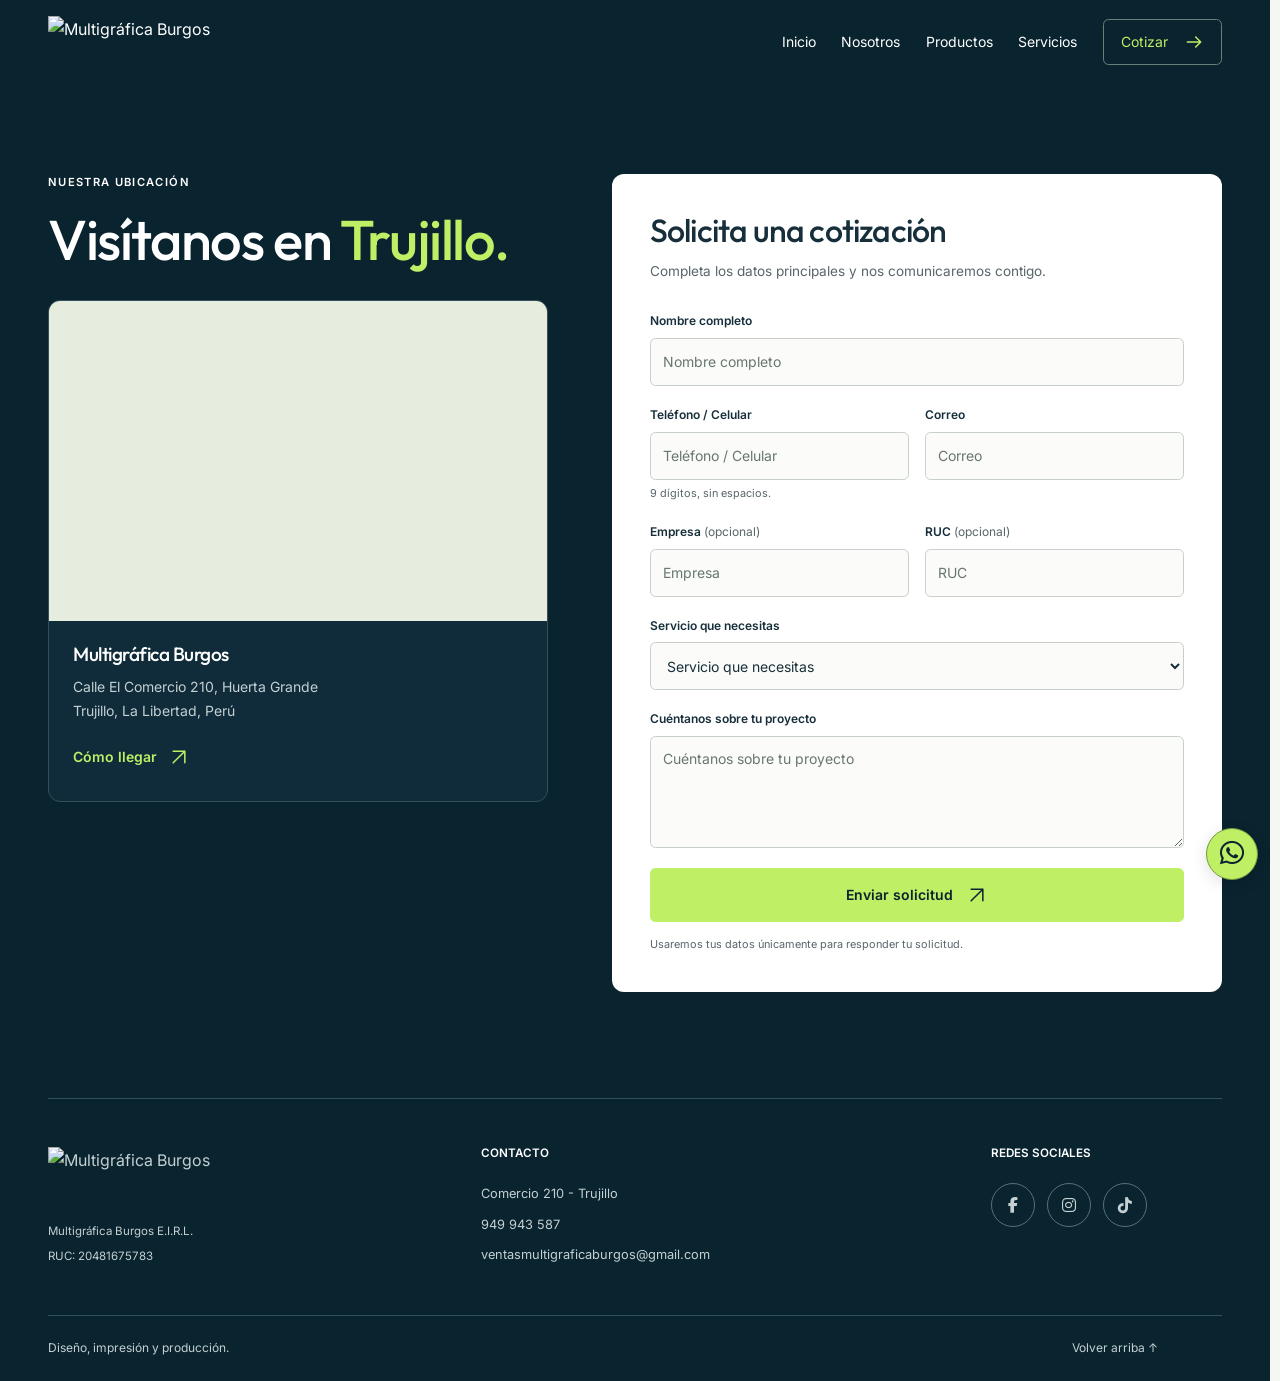
==== commit 5f3cad9d: "ActualizaciónPaginaWeb" ====
--- a/cotizacion.html
+++ b/cotizacion.html
@@ -23,7 +23,7 @@
   <link rel="stylesheet" href="https://cdnjs.cloudflare.com/ajax/libs/font-awesome/6.5.0/css/all.min.css">
 
   <!-- CSS -->
-  <link rel="stylesheet" href="css/style.css?v=20261009-1">
+  <link rel="stylesheet" href="css/style.css?v=20261105-12">
   <link rel="icon" href="img/logo.png" type="image/png" />
 </head>
 <body data-page="cotizacion">
@@ -32,12 +32,12 @@
     <div class="container header-inner">
       <a class="logo" href="index.html" aria-label="Ir al inicio de Multigráfica Burgos"><img src="img/logo.png" width="945" height="238" alt="Multigráfica Burgos"></a>
       <nav id="desktopNav" class="main-nav desktop-nav" aria-label="Navegación principal">
-        <ul><li><a href="index.html">Inicio</a></li><li><a href="nosotros.html">Nosotros</a></li><li><a href="productos.html">Productos</a></li><li><a href="servicios.html">Servicios</a></li><li><a href="cotizacion.html" aria-current="page" class="nav-quote">Cotizar <i class="fa-solid fa-arrow-right" aria-hidden="true"></i></a></li></ul>
+        <ul><li><a href="index.html">Inicio</a></li><li><a href="nosotros.html">Nosotros</a></li><li><a href="productos.html">Productos</a></li><li><a href="servicios.html">Servicios</a></li><li><a href="cotizacion.html" aria-current="page" class="nav-quote">Cotizar <svg class="ui-icon" viewBox="0 0 24 24" fill="none" stroke="currentColor" stroke-width="1.8" stroke-linecap="round" stroke-linejoin="round" aria-hidden="true" focusable="false"><path d="M4 12h16m-6-6 6 6-6 6"/></svg></a></li></ul>
       </nav>
       <details id="mobileNavigation" class="mobile-navigation">
         <summary class="menu-toggle" id="menuToggle" aria-controls="mainNav"><span></span><span></span><span class="sr-only">Menú principal</span></summary>
         <nav id="mainNav" class="main-nav" aria-label="Navegación principal móvil">
-          <ul><li><a href="index.html">Inicio</a></li><li><a href="nosotros.html">Nosotros</a></li><li><a href="productos.html">Productos</a></li><li><a href="servicios.html">Servicios</a></li><li><a href="cotizacion.html" aria-current="page" class="nav-quote">Cotizar <i class="fa-solid fa-arrow-right" aria-hidden="true"></i></a></li></ul>
+          <ul><li><a href="index.html">Inicio</a></li><li><a href="nosotros.html">Nosotros</a></li><li><a href="productos.html">Productos</a></li><li><a href="servicios.html">Servicios</a></li><li><a href="cotizacion.html" aria-current="page" class="nav-quote">Cotizar <svg class="ui-icon" viewBox="0 0 24 24" fill="none" stroke="currentColor" stroke-width="1.8" stroke-linecap="round" stroke-linejoin="round" aria-hidden="true" focusable="false"><path d="M4 12h16m-6-6 6 6-6 6"/></svg></a></li></ul>
         </nav>
       </details>
     </div>
@@ -45,7 +45,16 @@
   <main id="contenido" tabindex="-1">
     <section id="cotizacion" class="section quote-section" aria-labelledby="quote-title">
       <div class="container quote-layout">
-        <div class="quote-copy" data-reveal><p class="eyebrow">Empecemos tu proyecto</p><h1 id="quote-title" class="page-title">Tu proyecto,<br><em>bien producido.</em></h1><p>Preprensa, impresión y acabados coordinados para entregar un resultado profesional.</p><figure class="quote-image"><img src="img/optimized/postprensa-800.webp" alt="Acabados de una pieza gráfica impresa" width="800" height="533" loading="lazy" decoding="async" ></figure><a class="text-link" href="tel:+51949943587">También puedes llamarnos <span>949 943 587 <span aria-hidden="true">↗</span></span></a></div>
+        <div class="quote-copy" data-reveal>
+          <p class="eyebrow">Nuestra ubicación</p>
+          <h1 id="quote-title" class="page-title">Visítanos en <em>Trujillo.</em></h1>
+
+          <div class="quote-location">
+            <iframe class="location-map" src="https://maps.google.com/maps?q=Calle%20El%20Comercio%20210%2C%20Huerta%20Grande%2C%20Trujillo%2C%20Per%C3%BA&amp;z=16&amp;output=embed" title="Mapa de ubicación: Calle El Comercio 210, Huerta Grande, Trujillo" width="600" height="340" loading="lazy" referrerpolicy="strict-origin-when-cross-origin" allowfullscreen></iframe>
+            <div class="location-details"><h2>Multigráfica Burgos</h2><address>Calle El Comercio 210, Huerta Grande<br>Trujillo, La Libertad, Perú</address><a class="map-directions" href="https://www.google.com/maps/dir/?api=1&amp;destination=Calle%20El%20Comercio%20210%2C%20Huerta%20Grande%2C%20Trujillo%2C%20Per%C3%BA" target="_blank" rel="noopener">Cómo llegar <svg class="ui-icon" viewBox="0 0 24 24" fill="none" stroke="currentColor" stroke-width="1.8" stroke-linecap="round" stroke-linejoin="round" aria-hidden="true" focusable="false"><path d="M5 19 19 5M5 5h14v14"/></svg></a></div>
+          </div>
+
+        </div>
         <div class="quote-panel"><h2>Solicita una cotización</h2><p id="quoteContext" class="quote-context" role="status" hidden></p><p>Completa los datos principales y nos comunicaremos contigo.</p>
           <form id="formCotizacion" class="quote-form" action="https://formsubmit.co/ventasmultigraficaburgos@gmail.com" method="POST">
               <div class="form-grid">
@@ -97,7 +106,7 @@
               <input type="hidden" name="_next" value="https://www.multigraficaburgos.pe/gracias.html">
 
               <p class="form-status" id="formStatus" role="status" aria-live="polite" tabindex="-1"></p>
-              <button type="submit" class="button button-primary">Enviar solicitud <span aria-hidden="true">↗</span></button>
+              <button type="submit" class="button button-primary">Enviar solicitud <svg class="ui-icon" viewBox="0 0 24 24" fill="none" stroke="currentColor" stroke-width="1.8" stroke-linecap="round" stroke-linejoin="round" aria-hidden="true" focusable="false"><path d="M5 19 19 5M5 5h14v14"/></svg></button>
               <p class="form-privacy">Usaremos tus datos únicamente para responder tu solicitud.</p>
             </form>
         </div>
@@ -142,7 +151,7 @@
     <i class="fa-brands fa-whatsapp" aria-hidden="true"></i>
   </a>
 
-  <script defer src="js/main.js?v=20261008-1"></script>
+  <script defer src="js/main.js?v=20261105-11"></script>
   <script defer src="js/validacion.js?v=20261008-1"></script>
 </body>
 </html>
--- a/css/style.css
+++ b/css/style.css
@@ -25,7 +25,7 @@
   --radius-lg: 1.25rem;
   --shadow: 0 18px 60px rgb(9 35 47 / .13);
   --header-height: 84px;
-  --container: 1280px;
+  --container: 1200px;
 }
 /* Base and shared components */
 *, *::before, *::after { box-sizing: border-box; }
@@ -46,9 +46,9 @@
 }
 body { margin: 0; background: var(--papel); color: var(--texto-principal); font-family: var(--fuente-texto); font-size: 1rem; line-height: 1.65; }
 h1, h2, h3, p, figure, dl { margin: 0; }
-h1, h2, h3 { font-family: var(--fuente-titulos); font-weight: 500; line-height: 1.08; letter-spacing: 0; text-wrap: balance; }
-h1 { font-size: 56px; }
-h2 { font-size: 44px; }
+h1, h2, h3 { font-family: var(--fuente-titulos); font-weight: 500; line-height: 1.15; letter-spacing: -.025em; text-wrap: balance; }
+h1 { font-size: clamp(2.25rem, 4.4vw, 3.5rem); }
+h2 { font-size: clamp(1.85rem, 3.5vw, 2.75rem); }
 h3 { font-size: 1.5rem; }
 em { font-style: normal; color: var(--verde-texto); }
 a { color: inherit; text-decoration: none; }
@@ -63,29 +63,32 @@
 [hidden] { display: none !important; }
 .container { width: min(calc(100% - 96px), var(--container)); margin-inline: auto; }
 .section { padding-block: var(--section-space); }
-.section-heading { margin-bottom: var(--space-5); }
-.split-heading { display: grid; grid-template-columns: 1.25fr 1fr; gap: var(--space-5); align-items: end; }
-.split-heading > p, .split-heading > div > p:not(.eyebrow) { max-width: 450px; color: var(--texto-secundario); }
-.split-heading .text-link { margin-top: var(--space-3); justify-self: end; }
-.eyebrow { font-size: .7rem; font-weight: 600; text-transform: uppercase; letter-spacing: 0; line-height: 1.7; margin-bottom: var(--space-3); }
+.section-heading { margin-bottom: clamp(2rem, 4vw, 3.5rem); }
+.section-heading.centered { max-width: 760px; margin-inline: auto; }
+.section-heading.centered h1, .section-heading.centered h2 { max-width: 720px; margin-inline: auto; }
+.catalogue-heading { display: flex; flex-direction: column; align-items: center; gap: 1.25rem; text-align: center; }
+.catalogue-heading > p, .catalogue-heading > div > p:not(.eyebrow) { max-width: 450px; color: var(--texto-secundario); }
+.catalogue-heading .text-link { margin-top: 1rem; }
+.catalogue-heading > .text-link { margin-top: 0; }
+.eyebrow { font-size: .7rem; font-weight: 600; text-transform: uppercase; letter-spacing: .12em; line-height: 1.6; margin-bottom: 1rem; }
 .centered { text-align: center; }
-.button { display: inline-flex; align-items: center; justify-content: center; gap: var(--space-4); padding: 16px 24px; min-height: 54px; border: 1px solid transparent; border-radius: var(--radius-sm); font-size: .875rem; font-weight: 600; line-height: 1.4; transition: background .2s, transform .2s; }
-.button > span { font-size: 1.3rem; line-height: 1; }
+.button { display: inline-flex; align-items: center; justify-content: center; gap: 14px; padding: 16px 24px; min-height: 54px; border: 1px solid transparent; border-radius: var(--radius-sm); font-size: .875rem; font-weight: 600; line-height: 1.4; transition: background .2s, transform .2s; }
+.ui-icon { display: inline-block; width: 20px; height: 20px; flex: 0 0 20px; vertical-align: middle; }
+.button .ui-icon, .text-link .ui-icon { transition: transform .2s; }
 .button:hover { transform: translateY(-2px); }
 .button-primary { background: var(--verde-mb); color: var(--azul-profundo); }
 .button-primary:hover { background: #ccf68a; }
 .button-secondary { border-color: var(--borde); background: transparent; }
 .button-secondary:hover { background: #e9eee5; }
 .text-link { display: inline-flex; align-items: center; gap: var(--space-3); min-height: 44px; font-size: .875rem; font-weight: 600; border-bottom: 1px solid currentColor; }
-.text-link > span { transition: transform .2s; }
-.text-link:hover > span { transform: translate(2px, -2px); }
+.text-link:hover > .ui-icon { transform: translate(2px, -2px); }
 .item-number { font-family: var(--fuente-titulos); font-size: .875rem; font-variant-numeric: tabular-nums; color: var(--verde-texto); }
 .sr-only { position: absolute; width: 1px; height: 1px; padding: 0; margin: -1px; overflow: hidden; clip-path: inset(50%); white-space: nowrap; border: 0; }
 .skip-link { position: fixed; top: 10px; left: 15px; z-index: 300; padding: 12px 20px; background: var(--verde-mb); color: var(--azul-profundo); transform: translateY(-160%); }
 .skip-link:focus { transform: none; }
 summary { list-style: none; }
 summary::-webkit-details-marker { display: none; }
-.details-icon { font-family: var(--fuente-texto); font-size: 1.4rem; font-weight: 400; line-height: 1; transition: transform .2s; }
+.details-icon { display: inline-grid; place-items: center; width: 28px; height: 28px; flex: 0 0 28px; font-family: var(--fuente-texto); font-size: 1.4rem; font-weight: 400; line-height: 1; transition: transform .2s; }
 details[open] > summary .details-icon { transform: rotate(45deg); }
 /* Navigation. Only this header is sticky. */
 .site-header { position: sticky; top: 0; z-index: 100; background: var(--azul-profundo); color: white; transition: box-shadow .2s; }
@@ -94,7 +97,7 @@
 .logo { flex-shrink: 0; width: 204px; }
 .logo img { width: 100%; }
 .main-nav ul { display: flex; align-items: center; gap: clamp(1rem, 2vw, 1.8rem); list-style: none; padding: 0; margin: 0; }
-.main-nav a { display: inline-flex; align-items: center; gap: var(--space-2); min-height: 46px; font-size: .75rem; transition: color .2s; }
+.main-nav a { display: inline-flex; align-items: center; gap: var(--space-2); min-height: 46px; font-size: .875rem; transition: color .2s; }
 .main-nav a:hover, .main-nav a[aria-current] { color: var(--verde-mb); }
 .main-nav .nav-quote { border: 1px solid #668278; border-radius: var(--radius-sm); padding-inline: 17px; }
 .site-header :focus-visible, .site-footer :focus-visible, .services-section :focus-visible, .quote-copy :focus-visible { outline-color: var(--verde-mb); }
@@ -103,35 +106,38 @@
 .menu-toggle > span:not(.sr-only) { display: block; background: white; height: 2px; margin: 5px 0; transition: transform .2s; }
 /* Home: the workshop is the first visual signal. */
 .hero { position: relative; isolation: isolate; display: grid; align-items: center; min-height: max(540px, calc(100svh - var(--header-height) - 140px)); padding-block: 64px 100px; color: white; background: var(--azul-profundo); }
-.hero::after { content: ''; position: absolute; inset: 0; z-index: -1; background: linear-gradient(180deg, rgb(5 20 28 / .56), rgb(5 20 28 / .73)); }
-.hero-image { position: absolute; inset: 0; z-index: -2; width: 100%; height: 100%; object-fit: cover; object-position: center; }
+.hero::after { content: ''; position: absolute; inset: 0; z-index: -1; background: linear-gradient(180deg, rgb(5 20 28 / .66), rgb(5 20 28 / .81)); }
+.hero-image, .hero-video { position: absolute; inset: 0; z-index: -2; width: 100%; height: 100%; object-fit: cover; object-position: center; }
+.hero-video { pointer-events: none; }
+.hero-video-toggle { position: absolute; left: max(24px, calc((100% - var(--container)) / 2)); bottom: 22px; z-index: 1; min-height: 44px; padding: 10px 16px; color: white; border: 1px solid #a7b6b8; border-radius: var(--radius-sm); background: rgb(9 35 47 / .75); font-size: .75rem; }
+.hero-video-toggle:hover { background: var(--azul-profundo); }
 .hero-copy { text-align: center; max-width: 1060px; }
-.hero .eyebrow { color: #e2eed8; margin-bottom: 24px; }
-.hero h1 { font-size: 72px; font-weight: 600; line-height: 1.08; }
+.hero h1 { font-size: clamp(2.6rem, 5.3vw, 4.5rem); font-weight: 600; line-height: 1.08; }
 .hero h1 > span { color: var(--verde-mb); }
 .hero-description { max-width: 580px; margin: 28px auto 0; color: #edf1ed; font-size: 1.05rem; }
 .hero-actions { display: flex; flex-wrap: wrap; justify-content: center; gap: 16px; margin-top: 32px; }
 .hero-secondary { border-color: #cad3ce; background: rgb(9 35 47 / .25); color: white; }
 .hero-secondary:hover { background: rgb(9 35 47 / .6); }
 .hero-scroll { position: absolute; bottom: 22px; left: 50%; transform: translateX(-50%); display: flex; align-items: center; gap: 12px; min-height: 44px; font-size: .8rem; }
-.hero-scroll i { transition: transform .25s; }
-.hero-scroll:hover i { transform: translateY(4px); }
+.hero-scroll .ui-icon { transition: transform .25s; }
+.hero-scroll:hover .ui-icon { transform: translateY(4px); }
 .hero :focus-visible { outline-color: var(--verde-mb); }
 .home-intro { padding-top: 56px; }
-.home-intro-grid { display: grid; grid-template-columns: 1fr 1fr; gap: 8%; align-items: center; }
-.home-intro-grid > div > p:not(.eyebrow) { max-width: 520px; color: var(--texto-secundario); }
+.home-intro-grid { display: grid; justify-items: center; gap: 24px; text-align: center; }
+.home-intro-grid > div { max-width: 740px; }
+.home-intro-grid > div > p:not(.eyebrow) { max-width: 620px; color: var(--texto-secundario); }
 .home-intro-grid .text-link { margin-top: 20px; }
 .home-paths { display: grid; grid-template-columns: repeat(3, minmax(0, 1fr)); gap: 32px; margin-top: 72px; }
-.home-paths > a { position: relative; border-top: 1px solid var(--borde); padding: 24px 32px 24px 0; }
+.home-paths > a { position: relative; border-top: 1px solid var(--borde); padding: 28px 64px 28px 24px; border-radius: var(--radius-sm); background: white; }
 .home-paths .eyebrow { display: block; margin-bottom: 10px; color: var(--verde-texto); }
 .home-paths strong { font: 500 1.3rem/1.3 var(--fuente-titulos); }
-.home-paths i { position: absolute; right: 0; top: 28px; transition: transform .25s; }
-.home-paths a:hover i { transform: translateX(4px); }
-.page-title { font-size: 56px; }
+.home-paths .ui-icon { position: absolute; right: 24px; top: 50%; translate: 0 -50%; transition: transform .25s; }
+.home-paths a:hover .ui-icon { transform: translateX(4px); }
+.page-title { font-size: clamp(2.25rem, 4.4vw, 3.5rem); }
 .section-links { display: flex; flex-wrap: wrap; gap: 12px 28px; margin-top: 28px; }
 .section-links a { display: inline-flex; align-items: center; gap: 12px; min-height: 44px; border-bottom: 1px solid currentColor; font-size: .8rem; font-weight: 500; }
-.section-links i { font-size: .7rem; transition: transform .25s; }
-.section-links a:hover i { transform: translateY(3px); }
+.section-links .ui-icon { width: 16px; height: 16px; flex-basis: 16px; transition: transform .25s; }
+.section-links a:hover .ui-icon { transform: translateY(3px); }
 .next-step { padding-block: 64px; background: var(--azul-mb); color: white; }
 .next-step > .container { display: flex; align-items: center; justify-content: space-between; gap: 40px; }
 .next-step h2 { max-width: 620px; font-size: 36px; }
@@ -140,32 +146,32 @@
 .motion-pending { opacity: 0; }
 /* About: no hover-only content */
 .about-section { background: white; }
-.about-story { display: grid; grid-template-columns: 1.05fr 1fr; gap: 8%; align-items: center; }
+.about-story { display: grid; grid-template-columns: minmax(0, 1.1fr) minmax(0, .9fr); gap: clamp(32px, 5vw, 72px); align-items: center; }
 .about-copy > p:not(.eyebrow) { max-width: 550px; margin-top: 24px; font-size: .96rem; line-height: 1.85; color: var(--texto-secundario); }
-.about-purpose { border-left: 2px solid var(--verde-texto); padding-left: 20px; margin-top: 30px; max-width: 490px; }
-.about-purpose h2 { font-size: 1.05rem; margin-bottom: 8px; }
-.about-purpose p { font-size: .88rem; color: var(--texto-secundario); }
-.workshop-photo { min-width: 0; }
-.workshop-frame { position: relative; overflow: hidden; aspect-ratio: 1; background: #e5eae3; border-radius: var(--radius-sm); }
-.workshop-frame img { position: absolute; top: 50%; left: 50%; width: 133.3333%; max-width: none; height: 100%; transform: translate(-50%, -50%) rotate(90deg); object-fit: cover; }
-.workshop-photo figcaption { margin-top: 14px; font-size: .75rem; color: var(--texto-secundario); }
+.workshop-photo { min-width: 0; width: 100%; max-width: 420px; justify-self: center; align-self: center; }
+.workshop-frame { overflow: hidden; aspect-ratio: 3 / 4; background: #e5eae3; border-radius: var(--radius-sm); }
+.workshop-frame img { width: 100%; height: 100%; object-fit: cover; object-position: center; }
 .about-values { margin-top: 100px; padding-top: 56px; border-top: 1px solid var(--borde); }
-.values-grid { display: grid; grid-template-columns: repeat(3, minmax(0, 1fr)); gap: 3rem; margin-top: 3.5rem; }
-.value-item { border-top: 1px solid var(--borde); padding-top: 1.5rem; }
-.value-item .item-number { display: inline-block; margin-bottom: 1.5rem; }
-.value-item h3 { margin-bottom: 1rem; font-size: 1.65rem; }
-.value-item p { color: var(--texto-secundario); font-size: .9rem; }
-.value-item .value-detail { margin-top: .8rem; font-size: .78rem; }
+.values-grid { display: grid; grid-template-columns: repeat(3, minmax(0, 1fr)); gap: 3rem; margin-top: 0; }
+.value-item { min-width: 0; }
+.value-photo { overflow: hidden; border-radius: var(--radius-sm); background: #e9eee7; }
+.value-photo img { width: 100%; aspect-ratio: 2 / 3; object-fit: cover; object-position: center 40%; }
+.value-copy { padding-top: 24px; }
+.value-heading { display: grid; grid-template-columns: 32px minmax(0, 1fr); align-items: center; gap: 12px; margin-bottom: 16px; }
+.value-heading .item-number { text-align: center; }
+.value-heading h3 { font-size: 1.65rem; }
+.value-copy > p { color: var(--texto-secundario); font-size: .9rem; }
+.value-copy .value-detail { margin-top: .8rem; font-size: .78rem; }
 /* Differentials: native details */
-.differences-grid { display: grid; grid-template-columns: .85fr 1fr; gap: 9%; align-items: start; }
-.detail-photo { margin-top: 2rem; max-width: 380px; }
+.differences-grid { display: grid; grid-template-columns: minmax(0, 1fr) minmax(0, 1fr); gap: clamp(32px, 5vw, 72px); align-items: start; }
+.detail-photo { margin-top: 2rem; width: 100%; max-width: 480px; }
 .detail-photo img { width: 100%; aspect-ratio: 1.65; object-fit: cover; border-radius: var(--radius-sm); }
 .detail-photo figcaption { color: var(--texto-secundario); font-size: .72rem; margin-top: .7rem; }
 .differences-list { border-top: 1px solid var(--borde); }
 .difference { border-bottom: 1px solid var(--borde); }
-.difference summary { display: grid; grid-template-columns: 30px 1fr 24px; align-items: center; gap: 1rem; padding-block: 25px; font-family: var(--fuente-titulos); font-size: 1.3rem; line-height: 1.3; }
+.difference summary { display: grid; grid-template-columns: 30px minmax(0, 1fr) 28px; align-items: center; gap: 1rem; padding-block: 25px; font-family: var(--fuente-titulos); font-size: 1.3rem; line-height: 1.3; }
 .difference summary:hover { color: var(--verde-texto); }
-.difference-body { padding: 0 20px 28px 46px; color: var(--texto-secundario); font-size: .84rem; }
+.difference-body { padding: 0 44px 28px 46px; color: var(--texto-secundario); font-size: .84rem; }
 .difference-body .eyebrow { color: var(--verde-texto); margin-bottom: .8rem; }
 .difference-body ul { padding-left: 1rem; margin: 1rem 0 0; }
 .difference-body li + li { margin-top: .65rem; }
@@ -173,16 +179,16 @@
 .products-section { background: white; }
 .products-grid { display: grid; grid-template-columns: repeat(4, minmax(0, 1fr)); gap: 2rem 1.4rem; align-items: start; }
 .product-card { min-width: 0; }
-.product-filters { display: flex; flex-wrap: wrap; gap: 8px 24px; margin-block: 0 36px; border-bottom: 1px solid var(--borde); }
-.product-filters button { min-height: 48px; padding: 10px 0; border: 0; border-bottom: 2px solid transparent; background: transparent; font-size: .85rem; color: var(--texto-secundario); }
-.product-filters button[aria-pressed="true"] { border-bottom-color: var(--verde-texto); color: var(--verde-texto); font-weight: 600; }
-.product-filters button:hover { color: var(--texto-principal); }
+
+
+
+
 .product-image { display: block; overflow: hidden; background: #f0f2ef; border-radius: var(--radius-sm); }
 .product-image img { width: 100%; aspect-ratio: 1.28; object-fit: contain; transition: transform .35s; }
 .product-bento-tile:hover .product-image img, .product-bento-tile:focus-visible .product-image img { transform: scale(1.045); }
-.product-tile-content { display: flex; justify-content: space-between; align-items: baseline; gap: 10px; margin-top: 13px; }
+.product-tile-content { display: grid; grid-template-columns: minmax(0, 1fr) 32px; align-items: center; gap: 12px; min-height: 64px; padding: 14px 0; }
 .product-tile-name { font-family: var(--fuente-titulos); font-size: 1.07rem; font-weight: 500; line-height: 1.3; }
-.product-tile-content > span:last-child { flex-shrink: 0; color: var(--verde-texto); }
+.product-tile-content > .ui-icon { box-sizing: content-box; padding: 6px; border: 1px solid var(--borde); border-radius: 50%; color: var(--verde-texto); }
 .product-fallback { padding: 20px 0; }
 .product-image-links { display: flex; gap: 12px; flex-wrap: wrap; font-size: .8rem; text-decoration: underline; margin-block: 20px; }
 /* Services */
@@ -193,18 +199,19 @@
 .service-image { overflow: hidden; border-radius: var(--radius-sm); background: #1b3945; }
 .service-image img { width: 100%; aspect-ratio: 1.65; object-fit: cover; transition: transform .35s; }
 .service-item:hover img { transform: scale(1.035); }
-.service-label { display: flex; align-items: center; gap: 14px; padding-top: 18px; }
+.service-label { display: grid; grid-template-columns: 24px minmax(0, 1fr) 20px; align-items: center; gap: 12px; min-height: 68px; padding-top: 16px; }
 .service-label .item-number { color: #adc3bb; font-size: .72rem; }
 .service-label h3 { font-size: 1.45rem; }
-.service-label > span:last-child { margin-left: auto; color: var(--verde-mb); }
+.service-label > .ui-icon { color: var(--verde-mb); }
 /* Processes: all three articles readable before JS enhancement */
-.process-layout { display: grid; grid-template-columns: .7fr 1.3fr; gap: 7%; align-items: start; }
+.process-layout { display: grid; grid-template-columns: minmax(0, .8fr) minmax(0, 1.2fr); gap: 40px; align-items: start; }
+.processes-enhanced .process-layout { align-items: center; }
 .process-tabs { border-top: 1px solid var(--borde); }
-.process-tab { display: flex; gap: 20px; padding: 25px 10px; align-items: center; border-bottom: 1px solid var(--borde); transition: background .2s; }
+.process-tab { display: grid; grid-template-columns: 24px minmax(0, 1fr) 20px; gap: 16px; padding: 25px 10px; align-items: center; border-bottom: 1px solid var(--borde); transition: background .2s; }
 .process-tab:hover, .process-tab[aria-selected="true"] { background: #e6eddc; }
 .process-tab strong { display: block; font-family: var(--fuente-titulos); font-size: 1.65rem; font-weight: 500; }
 .process-tab small { color: var(--texto-secundario); font-size: .75rem; }
-.process-tab > span:last-child { margin-left: auto; }
+.process-tab strong { overflow-wrap: anywhere; }
 .process-panel + .process-panel { margin-top: 2rem; }
 .processes-enhanced .process-panel { margin-top: 0; }
 .process-panel figure { background: white; border-radius: var(--radius-sm); overflow: hidden; }
@@ -212,39 +219,41 @@
 .process-panel figcaption { padding: 24px 28px; min-height: 132px; }
 .process-panel figcaption > span { display: block; font-size: .7rem; font-weight: 600; letter-spacing: 0; text-transform: uppercase; color: var(--verde-texto); margin-bottom: .5rem; }
 .process-panel figcaption p { max-width: 520px; font-size: .93rem; }
-.production-film { margin-top: 2.5rem; border-top: 1px solid var(--borde); border-bottom: 1px solid var(--borde); }
-.production-film summary { display: flex; align-items: center; gap: 14px; padding: 19px 0; font-size: .875rem; }
-.production-film .details-icon { margin-left: auto; }
-.play-symbol { display: grid; place-items: center; width: 36px; height: 36px; border: 1px solid var(--borde); border-radius: 50%; }
-.film-content { padding-block: 0 1.5rem; max-width: 860px; margin: auto; }
-.film-content video { width: 100%; aspect-ratio: 16 / 9; background: var(--azul-profundo); }
-.caption { font-size: .75rem; color: var(--texto-secundario); margin-top: .5rem; }
 /* Sectors and clients */
 .sectors-section { background: #e7edde; }
-.sectors-layout { display: grid; grid-template-columns: .8fr 1.2fr; gap: 7%; }
-.sectors-layout .section-heading { margin-bottom: 0; }
-.sectors-layout .text-link { margin-top: 2rem; }
-.sectors-list { display: grid; grid-template-columns: repeat(2, minmax(0, 1fr)); gap: 0 2rem; }
-.sector-item { display: flex; gap: 15px; border-top: 1px solid #bdcbb5; padding-block: 24px; }
-.sector-item .item-number { padding-top: 4px; font-size: .72rem; }
-.sector-item p { color: var(--texto-secundario); font-size: .7rem; margin-bottom: .5rem; }
-.sector-item h3 { font-size: 1.4rem; line-height: 1.2; letter-spacing: 0; }
+.sectors-intro { max-width: 580px; margin: 20px auto 0; color: var(--texto-secundario); }
+.sectors-list { display: grid; grid-template-columns: repeat(3, minmax(0, 1fr)); gap: 24px; }
+.sector-item { min-width: 0; display: flex; flex-direction: column; align-items: center; padding: 36px 28px; text-align: center; border: 1px solid #d3ddcc; border-radius: var(--radius-md); background: #fff; }
+.sector-icon { display: grid; place-items: center; width: 80px; height: 80px; margin-bottom: 24px; border-radius: 50%; background: #eef5e5; color: var(--verde-texto); }
+.sector-symbol { display: block; width: 48px; height: 48px; }
+.sector-item h3 { display: grid; place-items: center; min-height: 2.5em; max-width: 280px; font-size: 1.45rem; line-height: 1.25; }
+.sector-item p { max-width: 280px; margin-top: 14px; font-size: .875rem; line-height: 1.65; color: var(--texto-secundario); }
+.sectors-cta { margin-top: 40px; text-align: center; }
 .clients-section { background: white; }
-.clients-grid { display: grid; grid-template-columns: repeat(6, minmax(0, 1fr)); gap: .5rem 1.3rem; }
-.client-logo { display: flex; align-items: center; justify-content: center; min-width: 0; }
+.clients-grid { display: grid; grid-template-columns: repeat(6, minmax(0, 1fr)); gap: 16px; }
+.client-logo { display: flex; align-items: center; justify-content: center; min-width: 0; padding: 12px; border: 1px solid var(--borde); border-radius: var(--radius-sm); background: white; }
 .client-logo img { width: 100%; height: auto; aspect-ratio: 16 / 9; object-fit: contain; }
-.more-clients { margin-top: 2rem; }
-.more-clients > summary { display: flex; width: fit-content; min-height: 44px; margin: auto; gap: 20px; align-items: center; font-size: .85rem; border-bottom: 1px solid var(--borde); }
-.more-clients .clients-grid { margin-top: 2rem; }
+/* Keep the disclosure control below the complete grid in both states. */
+.clients-actions { display: flex; justify-content: center; margin-top: 32px; }
+.clients-toggle { border-color: var(--borde); background: white; font-size: .875rem; gap: 16px; scroll-margin-block: calc(var(--header-height) + 20px) 24px; }
+.clients-toggle:hover { background: #eef3e7; }
+.clients-toggle > span { font-size: inherit; line-height: inherit; }
+.clients-toggle .ui-icon { transition: transform .2s; }
+.clients-toggle[aria-expanded="true"] .ui-icon { transform: rotate(180deg); }
 /* Quotation and validation */
 .quote-section { background: var(--azul-profundo); color: white; }
-.quote-layout { display: grid; grid-template-columns: .9fr 1.1fr; gap: 8%; align-items: start; }
+.quote-layout { display: grid; grid-template-columns: minmax(0, .9fr) minmax(0, 1.1fr); gap: clamp(32px, 5vw, 64px); align-items: start; }
 .quote-copy em { color: var(--verde-mb); }
 .quote-copy > p:not(.eyebrow) { max-width: 420px; color: #c4d0d2; margin-top: 1.5rem; font-size: .94rem; }
-.quote-image { margin-top: 2rem; max-width: 400px; }
-.quote-image img { width: 100%; aspect-ratio: 1.7; object-fit: cover; border-radius: var(--radius-sm); }
+.quote-location { margin-top: 28px; width: 100%; overflow: hidden; border: 1px solid #34505a; border-radius: var(--radius-md); background: var(--azul-mb); text-align: left; }
+.location-map { display: block; width: 100%; height: clamp(280px, 25vw, 340px); border: 0; background: #e7edde; }
+.location-details { padding: 22px 24px; }
+.location-details h2 { font-size: 1.2rem; margin-bottom: 10px; }
+.location-details address { font-style: normal; color: #c4d0d2; font-size: .875rem; line-height: 1.7; }
+.map-directions { display: inline-flex; align-items: center; gap: 12px; min-height: 44px; margin-top: 12px; color: var(--verde-mb); font-size: .875rem; font-weight: 600; }
+.map-directions:hover { text-decoration: underline; text-underline-offset: 5px; }
 .quote-copy .text-link { flex-direction: column; align-items: flex-start; gap: .4rem; margin-top: 1.5rem; border: 0; font-weight: 400; color: #c4d0d2; }
-.quote-copy .text-link > span { color: white; font-family: var(--fuente-titulos); font-size: 1.6rem; }
+.quote-phone { display: inline-flex; align-items: center; gap: 12px; color: white; font-family: var(--fuente-titulos); font-size: 1.6rem; }
 .quote-panel { min-width: 0; background: white; color: var(--texto-principal); border-radius: var(--radius-md); padding: clamp(24px, 3vw, 42px); }
 .quote-panel > h2 { font-size: 2rem; }
 .quote-panel > p { font-size: .85rem; color: var(--texto-secundario); margin-top: .7rem; }
@@ -264,11 +273,11 @@
 .error-text { display: block; font-size: .75rem; color: #b02635; line-height: 1.5; margin-top: 6px; }
 .form-status { font-size: .8rem; line-height: 1.5; }
 .form-status:not(:empty) { padding: 12px; margin-top: 20px; background: #f2f5ed; border-left: 3px solid var(--verde-texto); }
-.quote-form > .button { width: 100%; justify-content: space-between; margin-top: 20px; }
+.quote-form > .button { width: 100%; justify-content: center; margin-top: 20px; }
 .form-privacy { margin-top: 14px; color: var(--texto-secundario); font-size: .68rem; }
 /* Footer and confirmation */
 .site-footer { background: var(--azul-profundo); color: #c4d0d2; padding-block: 1rem 0; }
-.footer-inner { display: grid; grid-template-columns: 1fr 1fr .6fr; gap: 3rem; padding-block: 3rem; border-top: 1px solid #34505a; }
+.footer-inner { display: grid; grid-template-columns: minmax(0, 1fr) minmax(0, 1.2fr) minmax(160px, .6fr); align-items: start; gap: 3rem; padding-block: 3rem; border-top: 1px solid #34505a; }
 .footer-brand img { width: 220px; margin-bottom: 1.2rem; }
 .footer-brand p, .footer-brand > span { font-size: .72rem; }
 .site-footer h2 { font-family: var(--fuente-texto); font-size: .73rem; font-weight: 600; letter-spacing: 0; margin-bottom: 1.4rem; text-transform: uppercase; color: white; }
@@ -276,7 +285,7 @@
 .footer-social-links { display: flex; gap: 12px; }
 .footer-social-links a { display: grid; width: 44px; height: 44px; place-items: center; border: 1px solid #58717a; border-radius: 50%; }
 .footer-social-links a:hover { color: var(--verde-mb); }
-.footer-bottom { display: flex; justify-content: space-between; gap: 1rem; border-top: 1px solid #34505a; padding-block: 1.4rem; font-size: .68rem; }
+.footer-bottom { display: flex; justify-content: space-between; gap: 1rem; border-top: 1px solid #34505a; padding-block: 1.4rem; padding-right: 64px; font-size: .75rem; }
 .floating-whatsapp { position: fixed; right: 22px; bottom: 20px; z-index: 80; width: 52px; height: 52px; display: grid; place-items: center; background: var(--verde-mb); color: var(--azul-profundo); border: 1px solid #72993e; border-radius: 50%; font-size: 1.7rem; box-shadow: 0 4px 16px rgb(0 0 0 / .12); transition: transform .2s; }
 .floating-whatsapp:hover { transform: translateY(-3px); }
 .thanks-page { background: var(--papel); }
@@ -286,7 +295,7 @@
 .thanks-logo { width: 230px; }
 .thanks-card .eyebrow { margin-bottom: 1rem; }
 .thanks-symbol { display: grid; place-items: center; width: 48px; height: 48px; border-radius: 50%; background: var(--verde-mb); margin: 0 auto 1.5rem; }
-.thanks-card h1 { font-size: 56px; }
+.thanks-card h1 { font-size: clamp(2.25rem, 4.4vw, 3.5rem); }
 .thanks-card > p { max-width: 560px; color: var(--texto-secundario); margin: 1.5rem auto 0; font-size: .94rem; }
 .thanks-card .thanks-next { font-size: .82rem; }
 .thanks-actions { display: flex; flex-wrap: wrap; justify-content: center; gap: 1rem; margin-top: 2rem; }
@@ -314,28 +323,17 @@
 .product-detail-list dd { margin: 0; color: var(--texto-secundario); font-size: .85rem; line-height: 1.6; }
 .product-modal-info .button { margin-top: 28px; width: 100%; gap: 1rem; }
 body.modal-open { overflow: hidden; }
-/* Responsive */
+/* Responsive: shared gutters and one-column reading order on smaller screens. */
 @media (max-width: 1100px) {
-  .container { width: min(calc(100% - 64px), var(--container)); }
-  .main-nav ul { gap: 15px; }
-  .logo { width: 175px; }
-  .main-nav a { font-size: .7rem; }
-
-
-
-
-  .products-grid { gap: 1.8rem 1rem; }
-  .quote-layout { gap: 5%; }
+  .container { width: calc(100% - 64px); }
+  .main-nav ul { gap: 20px; }
+  .logo { width: 180px; }
+  .products-grid { grid-template-columns: repeat(3, minmax(0, 1fr)); }
+  .quote-panel { padding: 28px; }
+  .quote-panel h2 { font-size: 1.75rem; }
+  .quote-layout .form-grid { grid-template-columns: 1fr; }
 }
 @media (max-width: 960px) {
-  h1, .page-title { font-size: 48px; }
-  h2 { font-size: 38px; }
-  .hero h1 { font-size: 56px; }
-  .about-story { grid-template-columns: 1fr; gap: 48px; }
-  .workshop-photo { width: min(100%, 560px); }
-  .about-copy > p:not(.eyebrow) { max-width: 650px; }
-  .about-values { margin-top: 72px; }
-  .next-step > .container { align-items: flex-start; flex-direction: column; gap: 28px; }
   :root { --header-height: 74px; }
   .desktop-nav { display: none; }
   .mobile-navigation { display: block; }
@@ -345,131 +343,90 @@
   .mobile-navigation .main-nav .nav-quote { padding-inline: 14px; margin-top: 10px; }
   .mobile-navigation[open] .menu-toggle > span:nth-child(1) { transform: translateY(3.5px) rotate(45deg); }
   .mobile-navigation[open] .menu-toggle > span:nth-child(2) { transform: translateY(-3.5px) rotate(-45deg); }
-  .split-heading { gap: 2rem; }
-  .values-grid { gap: 2rem; }
+  .about-story, .differences-grid, .quote-layout { grid-template-columns: 1fr; gap: 40px; }
+  .about-copy, .quote-copy { max-width: 680px; }
+  .workshop-photo { max-width: 420px; margin-inline: auto; }
+  .about-values { margin-top: 64px; }
+  .values-grid { gap: 24px; }
+  .value-heading { grid-template-columns: 24px minmax(0, 1fr); gap: 8px; }
+  .value-heading h3 { font-size: 1.3rem; }
+  .differences-intro { display: grid; grid-template-columns: 1fr 1fr; gap: 0 32px; align-items: center; }
+  .differences-intro .eyebrow { grid-column: 1; }
+  .differences-intro h2 { grid-column: 1; }
+  .detail-photo { grid-column: 2; grid-row: 1 / 3; margin-top: 0; }
+  .services-grid { grid-template-columns: repeat(2, minmax(0, 1fr)); }
+  .process-layout { grid-template-columns: 1fr; gap: 24px; }
+  .process-tabs { display: grid; grid-template-columns: repeat(3, minmax(0, 1fr)); border-top: 0; }
+  .process-tab { grid-template-columns: minmax(0, 1fr); align-content: start; gap: 8px; padding: 20px 16px; border: 1px solid var(--borde); }
+  .process-tab + .process-tab { border-left: 0; }
+  .process-tab strong { font-size: 1.3rem; }
+  .process-tab > .ui-icon { display: none; }
+  .sectors-list { grid-template-columns: repeat(2, minmax(0, 1fr)); }
+  .clients-grid { grid-template-columns: repeat(4, minmax(0, 1fr)); }
+  .quote-copy { text-align: center; margin-inline: auto; }
+  .quote-copy > p:not(.eyebrow) { margin-inline: auto; }
+  .quote-copy .text-link { align-items: center; }
+  .quote-layout .form-grid { grid-template-columns: repeat(2, minmax(0, 1fr)); }
+  .footer-inner { grid-template-columns: minmax(0, 1fr) minmax(0, 1.2fr); gap: 32px; }
+  .footer-social { grid-column: 1; }
+}
+@media (max-width: 760px) {
+  :root { --section-space: 56px; }
+  .container { width: calc(100% - 40px); }
+  .hero { min-height: 580px; padding-block: 64px 108px; }
+  .hero h1 { font-size: clamp(2.25rem, 6.8vw, 3.25rem); }
+  .hero-description { font-size: 1rem; }
+  .hero-video-toggle { left: 20px; bottom: 76px; }
+  .hero-actions { flex-direction: column; align-items: center; }
+  .hero-actions .button { width: min(100%, 320px); }
+  .home-paths { grid-template-columns: 1fr; gap: 12px; margin-top: 40px; }
+  .home-intro { padding-top: 48px; }
+  .next-step { padding-block: 48px; }
+  .next-step > .container { flex-direction: column; text-align: center; gap: 24px; }
+  .next-step h2 { font-size: 1.85rem; }
+  .values-grid { grid-template-columns: 1fr; gap: 24px; margin-top: 0; }
+  .value-item { width: 100%; max-width: 480px; margin-inline: auto; }
+  .value-copy { padding-top: 20px; }
+  .section-links { gap: 12px 24px; }
+  .products-grid { grid-template-columns: repeat(2, minmax(0, 1fr)); gap: 24px 16px; }
 
-
-  .products-grid { grid-template-columns: repeat(2, minmax(0, 1fr)); }
-  .services-grid { grid-template-columns: repeat(2, minmax(0, 1fr)); gap: 2rem 1.2rem; }
-  .sectors-layout { grid-template-columns: 1fr; gap: 2.5rem; }
-  .clients-grid { grid-template-columns: repeat(4, minmax(0, 1fr)); }
-  .quote-layout { grid-template-columns: .8fr 1.2fr; gap: 4%; }
-  .quote-panel { padding: 25px; }
-  .form-grid { grid-template-columns: 1fr; }
-  .footer-inner { gap: 2rem; grid-template-columns: 1fr 1.2fr; }
-  .footer-social { grid-column: 2; }
-}
-@media (max-width: 760px) {
-  h1, .page-title { font-size: 40px; }
-  h2 { font-size: 32px; }
-  .hero { min-height: max(580px, calc(100svh - var(--header-height) - 136px)); padding-block: 64px 100px; }
-  .hero h1 { font-size: 42px; }
-  .hero-description { font-size: 1rem; }
-  .hero-actions { flex-direction: column; align-items: center; }
-  .hero-actions .button { width: min(100%, 290px); }
-  .home-intro-grid { grid-template-columns: 1fr; gap: 28px; }
-  .home-intro { padding-top: 48px; }
-  .home-paths { grid-template-columns: 1fr; gap: 0; margin-top: 40px; }
-  .about-story { gap: 40px; }
-  .about-values { margin-top: 64px; padding-top: 40px; }
-  .next-step { padding-block: 48px; }
-  .next-step h2 { font-size: 30px; }
-  .product-filters { gap: 0 20px; }
-  .modal-close-form { position: sticky; top: 12px; margin: 0 12px -44px auto; width: 44px; height: 44px; }
-  .thanks-card h1 { font-size: 40px; }
-  .container { width: calc(100% - 40px); }
-
-
-
-
-
-
-
-
-
-
-
-
-
-
-
-  .split-heading { grid-template-columns: 1fr; gap: 1.5rem; }
-  .split-heading .text-link { justify-self: start; }
-  .section-heading { margin-bottom: 2rem; }
-  .values-grid { grid-template-columns: 1fr; gap: 1.7rem; margin-top: 2rem; }
-  .value-item { display: grid; grid-template-columns: 35px 1fr; column-gap: 12px; padding-top: 1.4rem; }
-  .value-item .item-number { margin: 0; padding-top: 5px; }
-  .value-item p { grid-column: 2; }
-  .value-item h3 { margin-bottom: .7rem; }
-  .differences-grid { grid-template-columns: 1fr; gap: 2rem; }
-  .differences-intro { display: grid; grid-template-columns: 1fr 1fr; gap: 0 1.4rem; align-items: start; }
-  .differences-intro .eyebrow { grid-column: 1 / -1; }
-  .differences-intro h2 { font-size: 36px; }
-  .detail-photo { margin-top: 0; }
-  .detail-photo img { aspect-ratio: 1; }
-  .detail-photo figcaption { font-size: .65rem; }
-  .difference summary { font-size: 1.2rem; padding-block: 20px; }
-  .difference-body { padding-left: 46px; }
-  .products-grid { grid-template-columns: repeat(2, minmax(0, 1fr)); gap: 1.8rem 14px; }
   .product-tile-name { font-size: 1rem; }
-  .product-image img { aspect-ratio: 1.15; }
-  .services-grid { grid-template-columns: repeat(2, minmax(0, 1fr)); gap: 1.8rem 14px; }
-  .service-image img { aspect-ratio: 1.3; }
-  .service-label { gap: 8px; padding-top: 12px; }
+  .services-grid { gap: 28px 16px; }
+  .service-label { grid-template-columns: minmax(0, 1fr) 20px; gap: 8px; }
   .service-label .item-number { display: none; }
-  .service-label h3 { font-size: 1.2rem; }
-  .process-layout { grid-template-columns: 1fr; gap: 1.5rem; }
-  .process-tabs { display: grid; grid-template-columns: repeat(3, minmax(0, 1fr)); border-top: 0; }
-  .process-tab { display: block; padding: 14px 10px; border: 1px solid var(--borde); }
-  .process-tab + .process-tab { border-left: 0; }
-  .process-tab .item-number { display: block; margin-bottom: 8px; }
-  .process-tab strong { font-size: 1.05rem; }
-  .process-tab small, .process-tab > span:last-child { display: none; }
-  .process-panel figcaption { min-height: 140px; padding: 22px; }
-  .sectors-list { gap: 0 20px; }
-  .sector-item { gap: 9px; padding-block: 20px; }
-  .sector-item h3 { font-size: 1.2rem; }
-  .sector-item .item-number { display: none; }
-  .clients-grid { grid-template-columns: repeat(3, minmax(0, 1fr)); gap: 8px; }
-  .quote-layout { grid-template-columns: 1fr; gap: 2.5rem; }
-  .quote-copy { display: grid; grid-template-columns: 1fr 1fr; gap: 0 20px; }
-  .quote-copy .eyebrow, .quote-copy h1, .quote-copy > p { grid-column: 1 / -1; }
-  .quote-image { margin-top: 1.5rem; }
-  .quote-image img { aspect-ratio: 1.2; }
-  .quote-copy .text-link { justify-content: center; font-size: .75rem; }
-  .quote-copy .text-link > span { font-size: 1.15rem; }
-  .form-grid { grid-template-columns: repeat(2, minmax(0, 1fr)); }
-  .footer-inner { grid-template-columns: 1fr; gap: 2.5rem; }
+  .service-label h3 { font-size: 1.25rem; }
+  .process-panel figcaption { min-height: 0; padding: 24px; }
+  .sector-item h3 { font-size: 1.25rem; }
+  .sector-item { padding: 28px 20px; }
+  .clients-grid { grid-template-columns: repeat(3, minmax(0, 1fr)); gap: 12px; }
+  .client-logo { padding: 8px; }
+  .footer-inner { grid-template-columns: 1fr; gap: 32px; padding-block: 40px; }
   .footer-social { grid-column: auto; }
-  .footer-bottom { padding-right: 50px; }
+  .footer-bottom { flex-direction: column; gap: 12px; }
   .floating-whatsapp { width: 48px; height: 48px; right: 14px; bottom: 14px; }
   .product-modal { width: calc(100% - 24px); max-height: calc(100dvh - 24px); }
   .product-modal-panel { grid-template-columns: 1fr; }
-  .product-carousel { padding: 42px 18px 12px; }
+  .modal-close-form { position: sticky; top: 12px; margin: 0 12px -44px auto; width: 44px; height: 44px; }
+  .product-carousel { padding: 52px 18px 12px; }
   .product-carousel-stage img { aspect-ratio: 1.7; max-height: 30dvh; }
-  .carousel-controls { margin-top: 10px; }
-  .product-carousel-dots { margin-top: 0; }
-  .product-modal-info { padding: 22px; }
+  .product-modal-info { padding: 24px; }
   .product-modal-info h2 { font-size: 1.8rem; }
-  .product-detail-list > div + div { margin-top: 15px; }
+  .thanks-card h1 { font-size: 2.5rem; }
 }
 @media (max-width: 520px) {
-  .products-grid, .services-grid { grid-template-columns: 1fr; }
-  .product-image img { aspect-ratio: 1.28; }
-  .service-image img { aspect-ratio: 1.65; }
-}
-@media (max-width: 420px) {
-
-
-
-
-
+  .products-grid, .services-grid, .sectors-list { grid-template-columns: 1fr; }
   .differences-intro { display: block; }
-  .differences-intro h2 { font-size: 2.35rem; }
-  .detail-photo { margin-top: 1.6rem; }
-  .detail-photo img { aspect-ratio: 1.85; }
-  .quote-panel { padding: 24px 20px; }
-  .form-grid { grid-template-columns: 1fr; gap: 18px; }
+  .detail-photo { margin-top: 24px; }
+  .difference summary { gap: 10px; font-size: 1.1rem; }
+  .difference-body { padding-right: 0; padding-left: 40px; }
+  .process-tabs { grid-template-columns: 1fr; }
+  .process-tab { grid-template-columns: 24px minmax(0, 1fr) 20px; align-items: center; padding: 16px; gap: 12px; }
+  .process-tab + .process-tab { border-left: 1px solid var(--borde); border-top: 0; }
+  .process-tab strong { font-size: 1.25rem; }
+  .process-tab small { display: block; }
+  .process-tab > .ui-icon { display: block; }
+  .quote-panel { padding: 28px 20px; }
+  .quote-layout .form-grid { grid-template-columns: 1fr; }
   .field input, .field select, .field textarea { font-size: 1rem; }
   .thanks-actions { flex-direction: column; }
 }
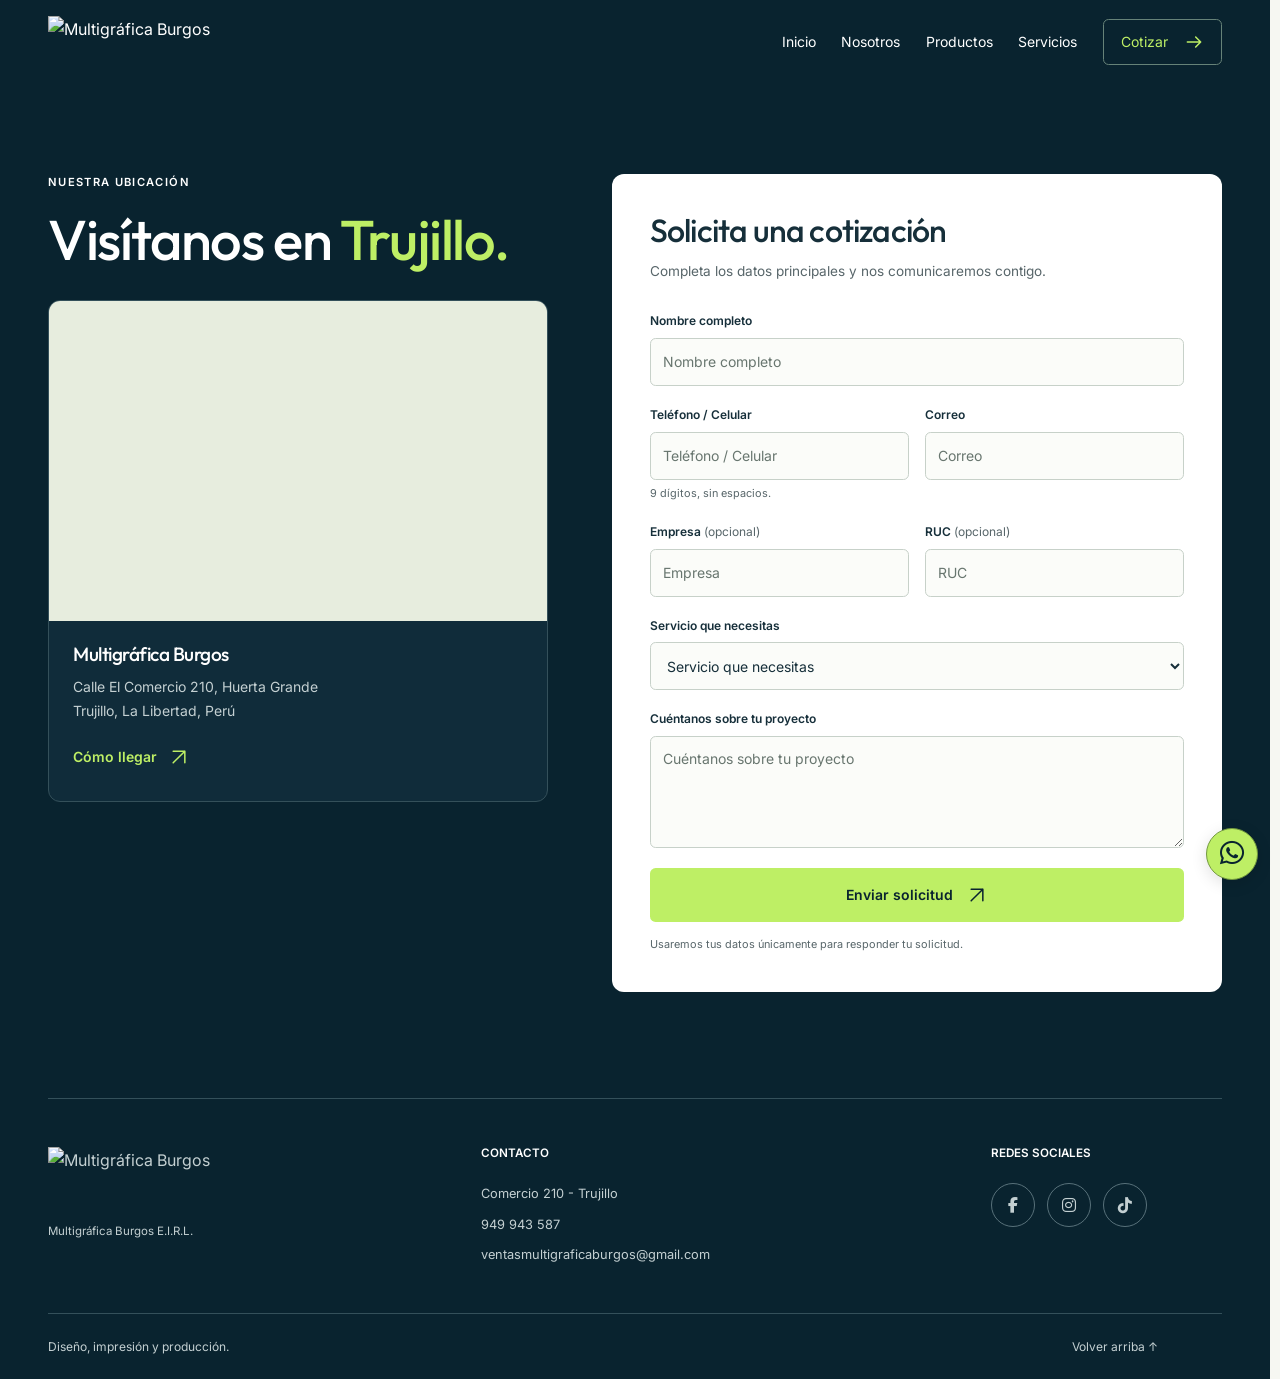
==== commit fba0bb90: "ActualizacionV2" ====
--- a/cotizacion.html
+++ b/cotizacion.html
@@ -3,7 +3,7 @@
 <head>
   <meta charset="UTF-8" />
   <meta name="viewport" content="width=device-width, initial-scale=1.0" />
-  <title>Solicita una cotización | Multigráfica Burgos</title>
+  <title>Multigrafica Burgos | Cotizar</title>
 
   <!-- SEO -->
   <meta name="description" content="Cuéntanos qué necesitas imprimir. Solicita asesoría y una cotización para tu proyecto gráfico.">
@@ -23,8 +23,10 @@
   <link rel="stylesheet" href="https://cdnjs.cloudflare.com/ajax/libs/font-awesome/6.5.0/css/all.min.css">
 
   <!-- CSS -->
-  <link rel="stylesheet" href="css/style.css?v=20261105-12">
-  <link rel="icon" href="img/logo.png" type="image/png" />
+  <link rel="stylesheet" href="css/style.css?v=20261105-13">
+
+  <link rel="icon" href="favicon.ico?v=20261105-3" type="image/x-icon" sizes="16x16 32x32 48x48 64x64">
+  <link rel="icon" href="img/favicon.png?v=20261105-3" type="image/png" sizes="64x64">
 </head>
 <body data-page="cotizacion">
   <a class="skip-link" href="#contenido">Saltar al contenido</a>
@@ -121,7 +123,7 @@
           <img src="img/logo.png" width="945" height="238" loading="lazy" alt="Multigráfica Burgos">
         </a>
         <p>Multigráfica Burgos E.I.R.L.</p>
-        <span>RUC: 20481675783</span>
+
       </div>
 
       <div class="footer-contact">
--- a/css/style.css
+++ b/css/style.css
@@ -106,7 +106,7 @@
 .menu-toggle > span:not(.sr-only) { display: block; background: white; height: 2px; margin: 5px 0; transition: transform .2s; }
 /* Home: the workshop is the first visual signal. */
 .hero { position: relative; isolation: isolate; display: grid; align-items: center; min-height: max(540px, calc(100svh - var(--header-height) - 140px)); padding-block: 64px 100px; color: white; background: var(--azul-profundo); }
-.hero::after { content: ''; position: absolute; inset: 0; z-index: -1; background: linear-gradient(180deg, rgb(5 20 28 / .66), rgb(5 20 28 / .81)); }
+.hero::after { content: ''; position: absolute; inset: 0; z-index: -1; background: linear-gradient(180deg, rgb(5 20 28 / .76), rgb(5 20 28 / .86)); }
 .hero-image, .hero-video { position: absolute; inset: 0; z-index: -2; width: 100%; height: 100%; object-fit: cover; object-position: center; }
 .hero-video { pointer-events: none; }
 .hero-video-toggle { position: absolute; left: max(24px, calc((100% - var(--container)) / 2)); bottom: 22px; z-index: 1; min-height: 44px; padding: 10px 16px; color: white; border: 1px solid #a7b6b8; border-radius: var(--radius-sm); background: rgb(9 35 47 / .75); font-size: .75rem; }
